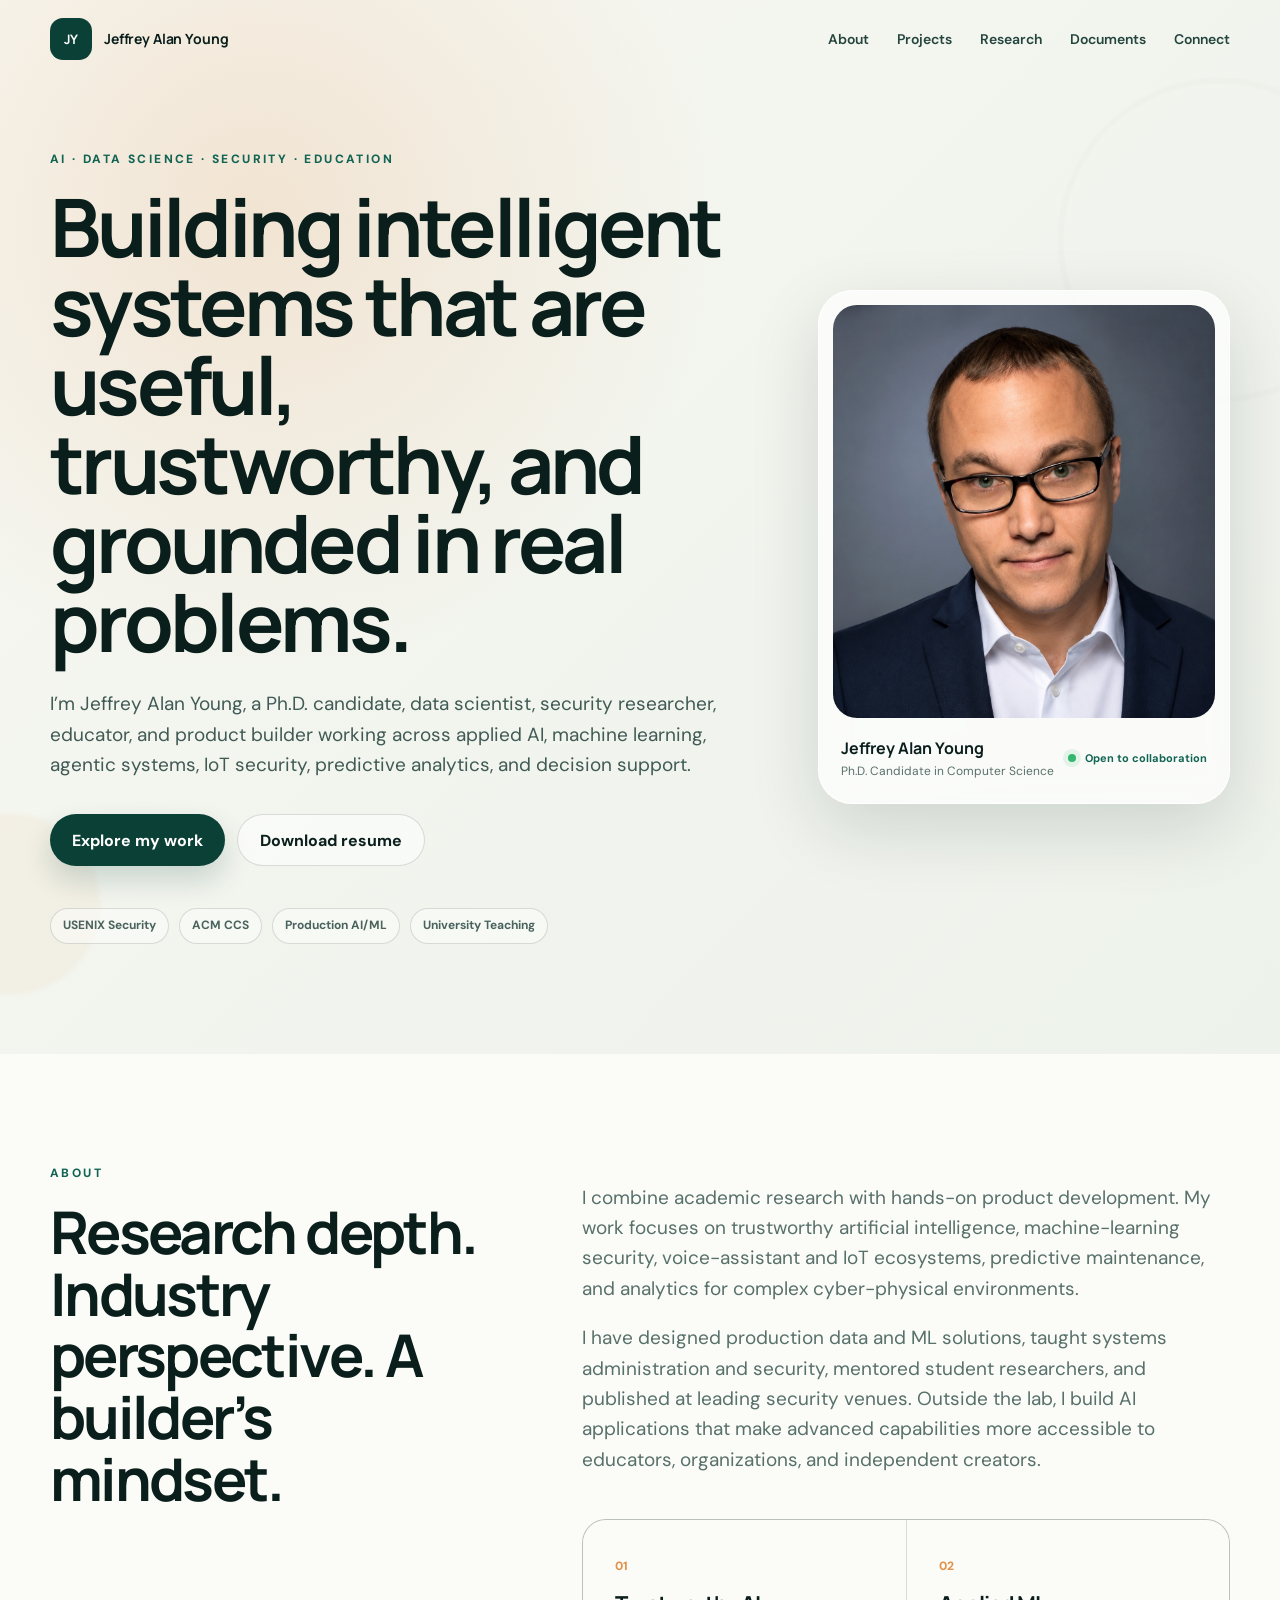
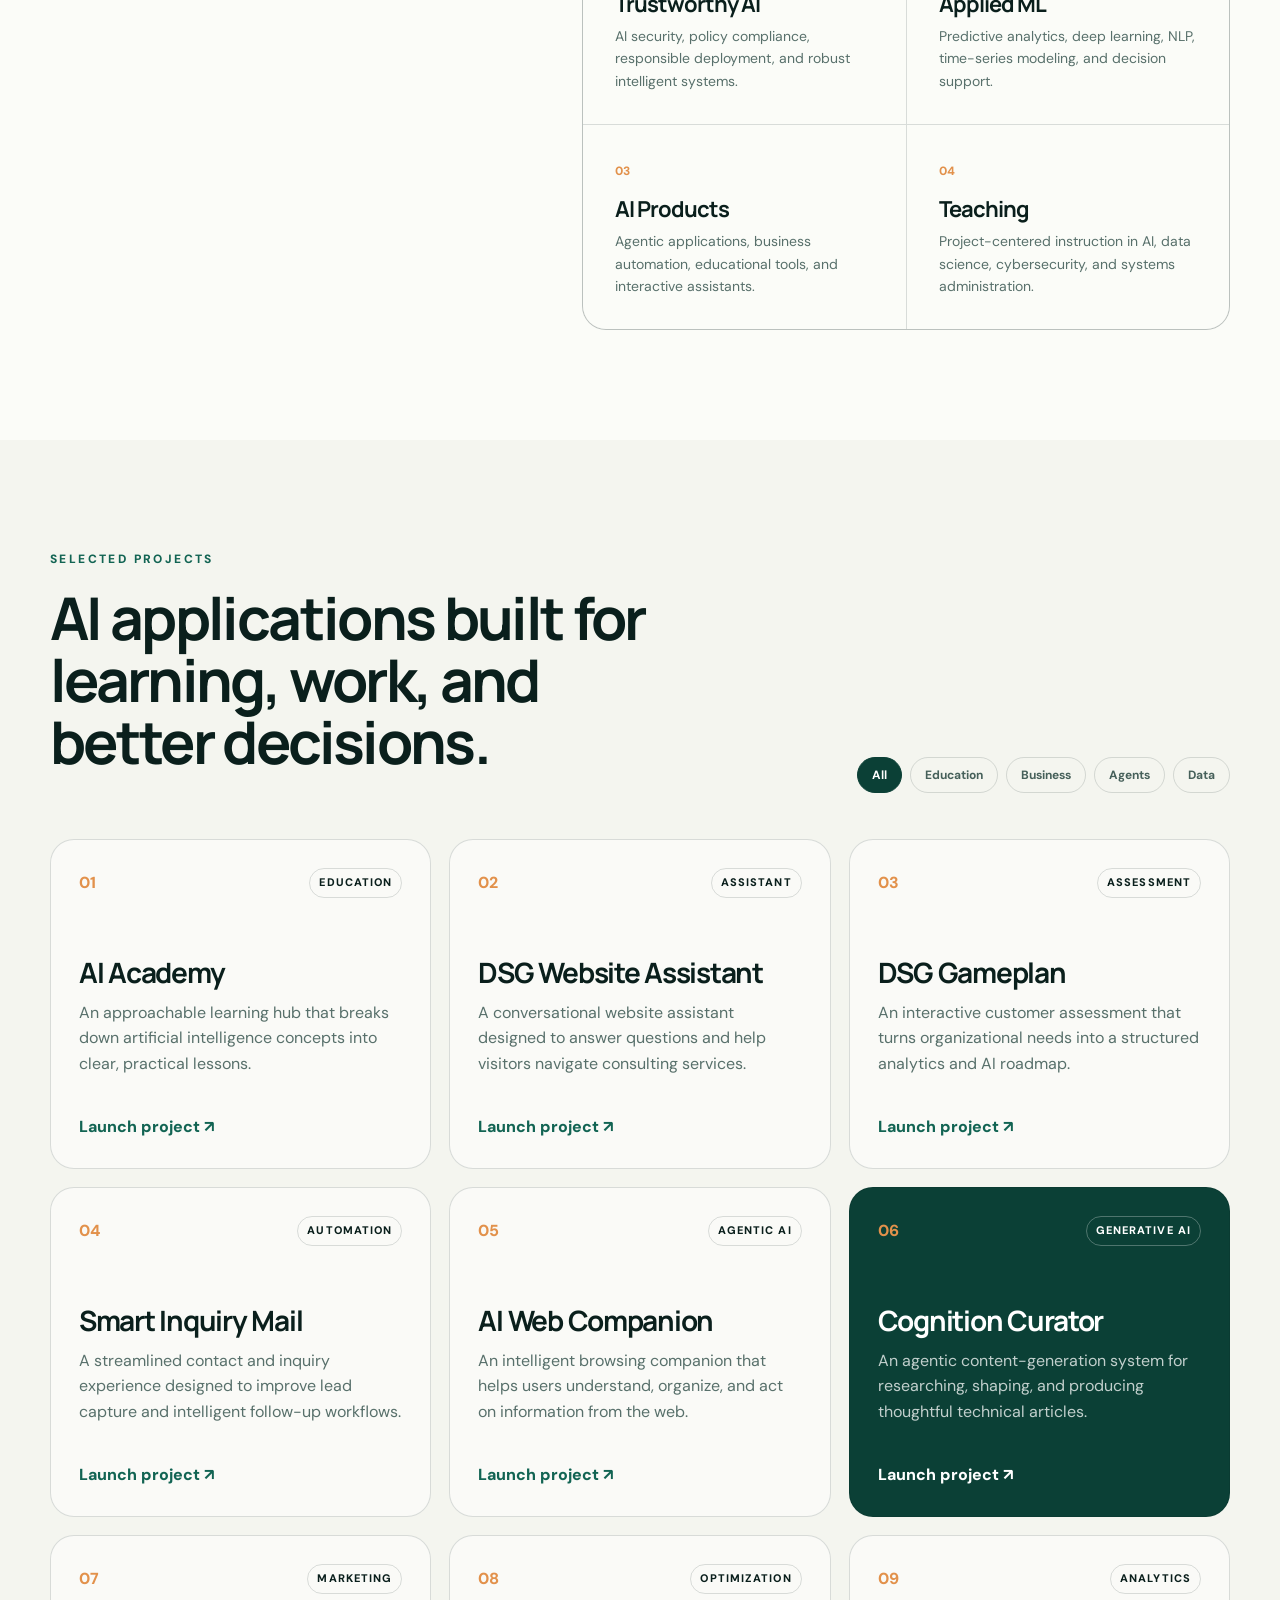
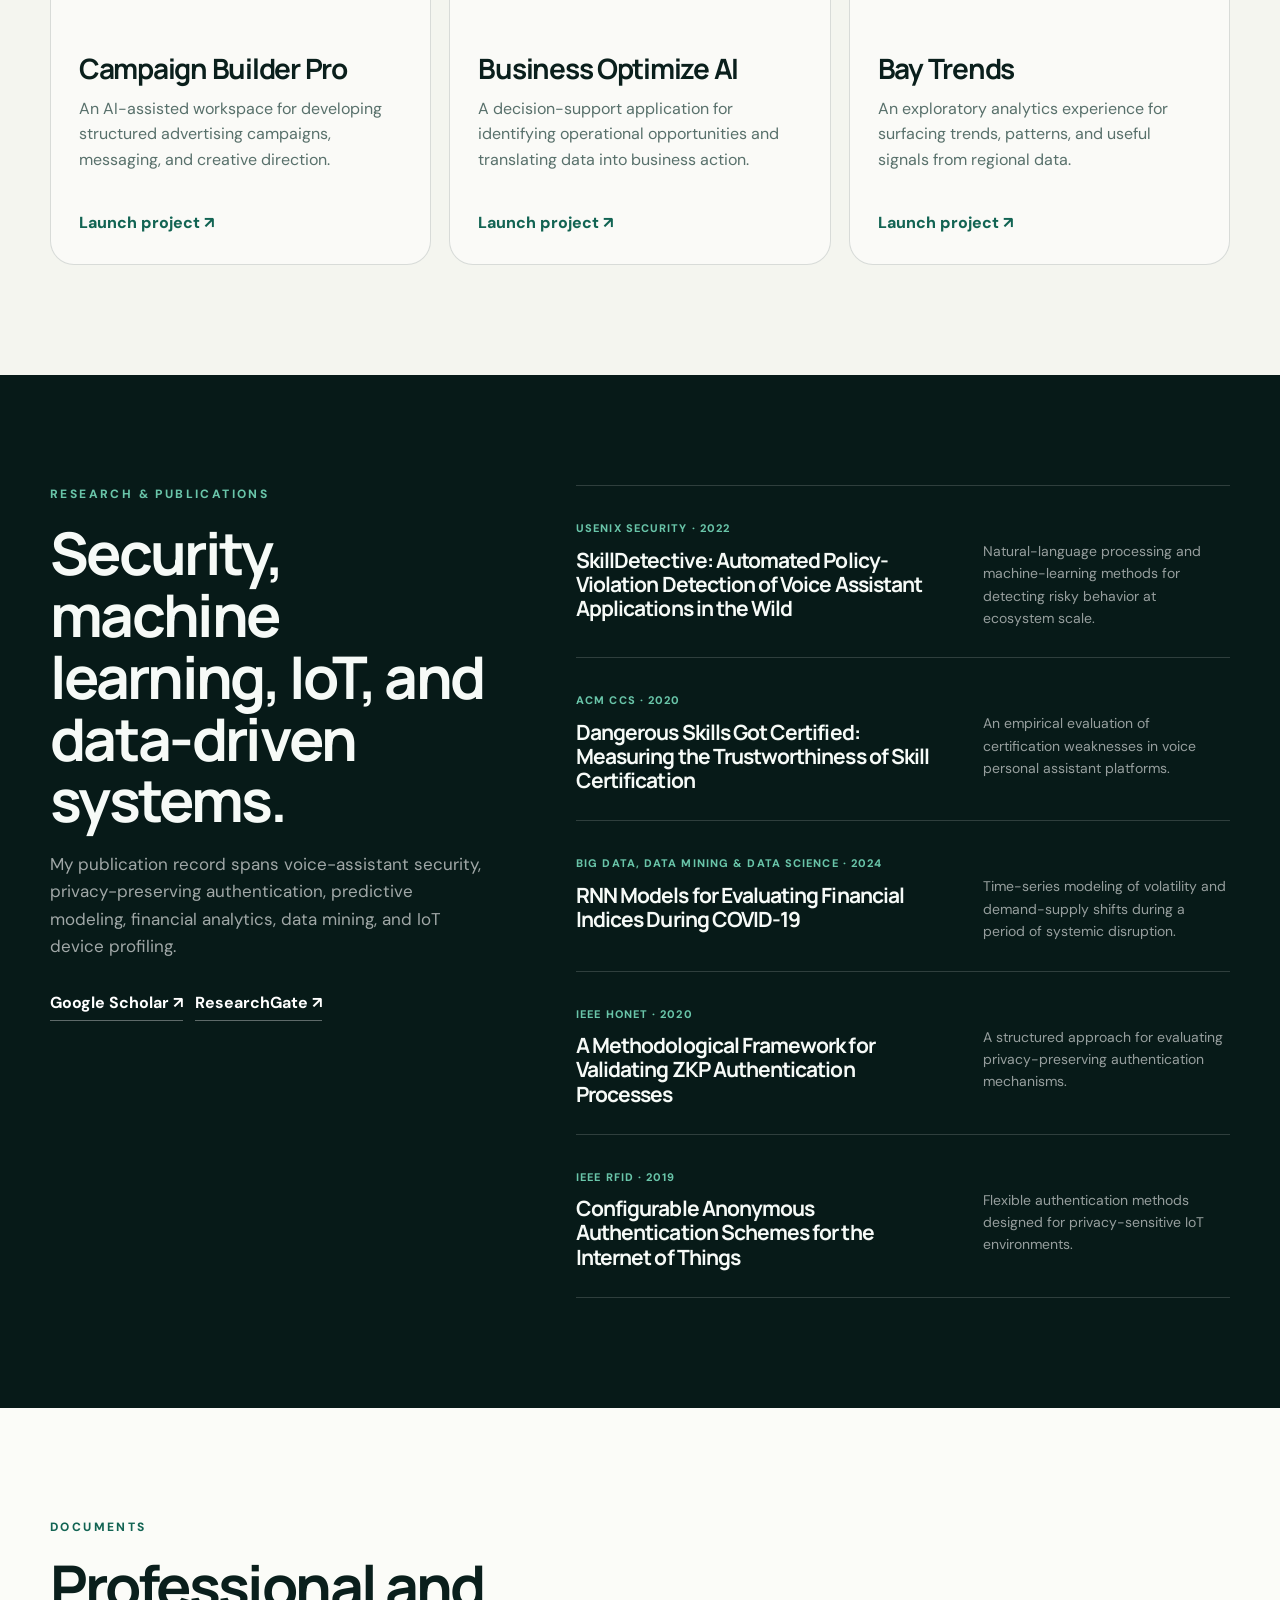
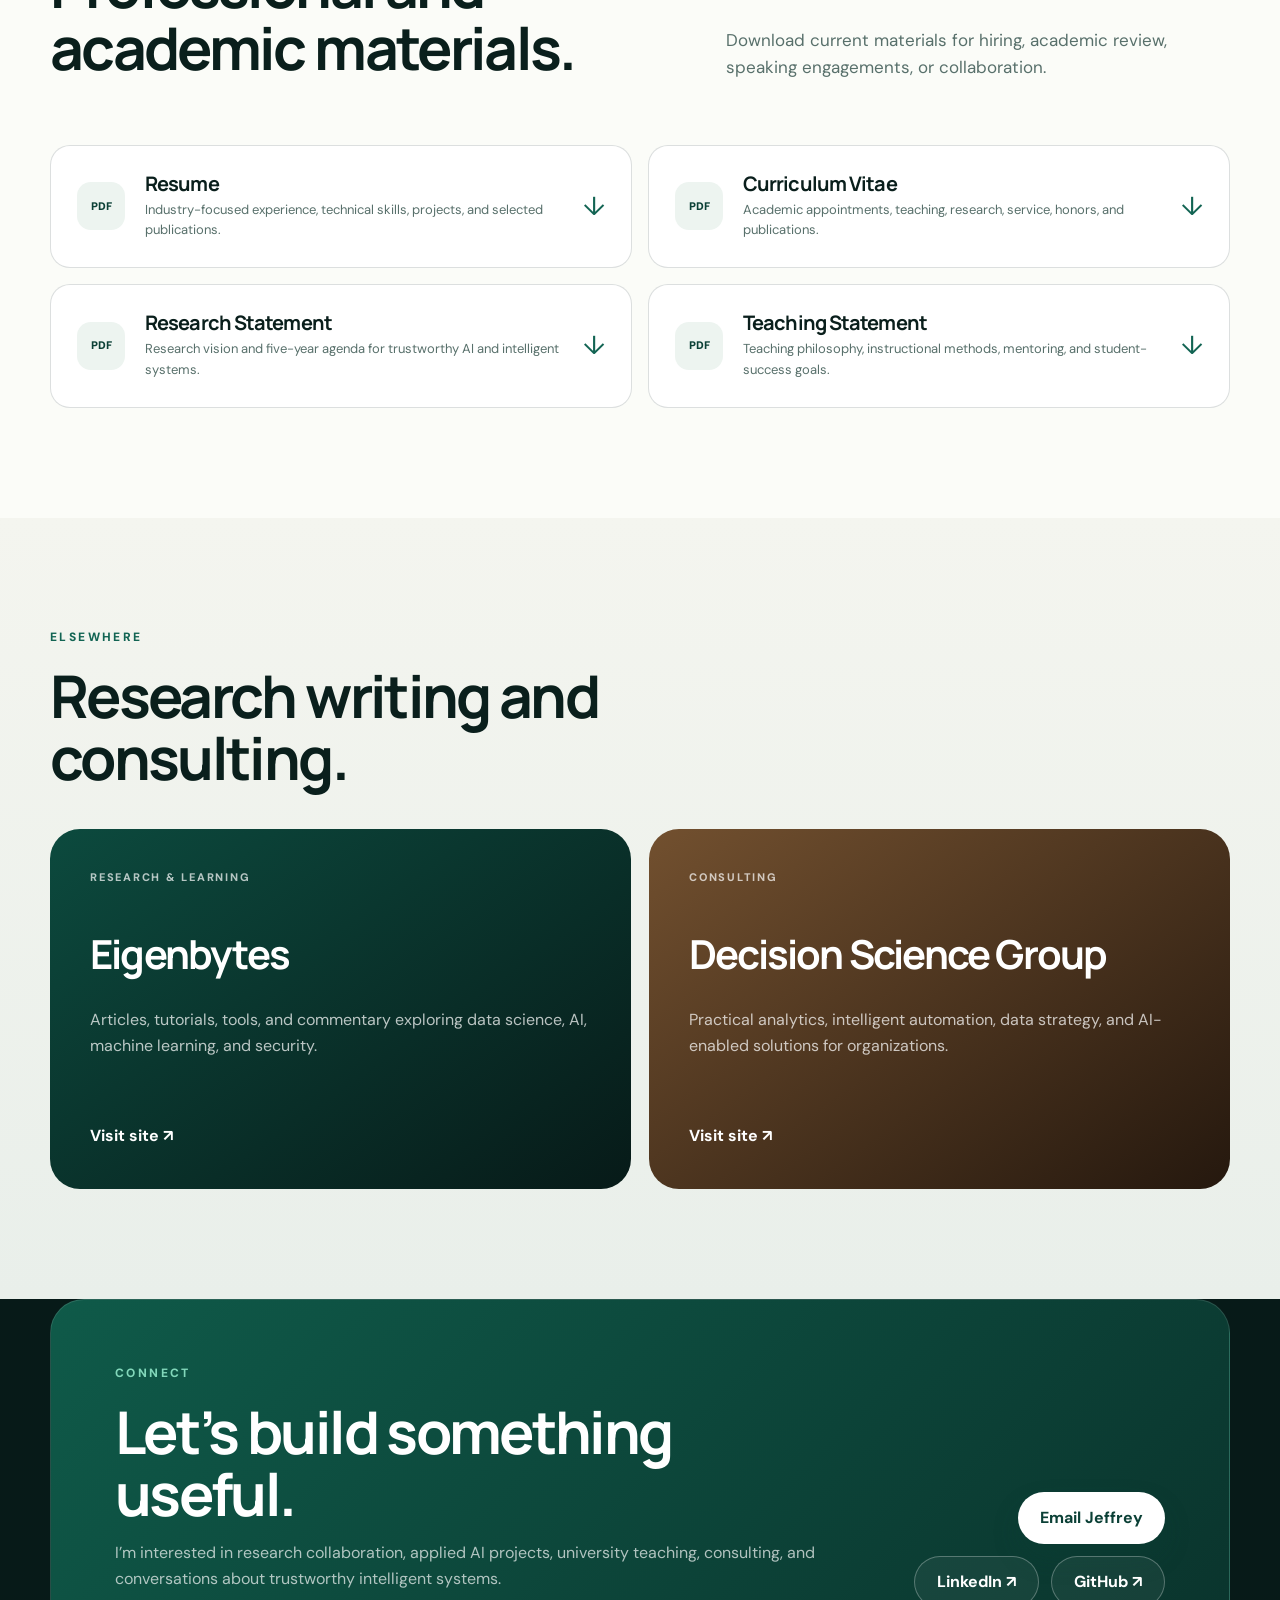
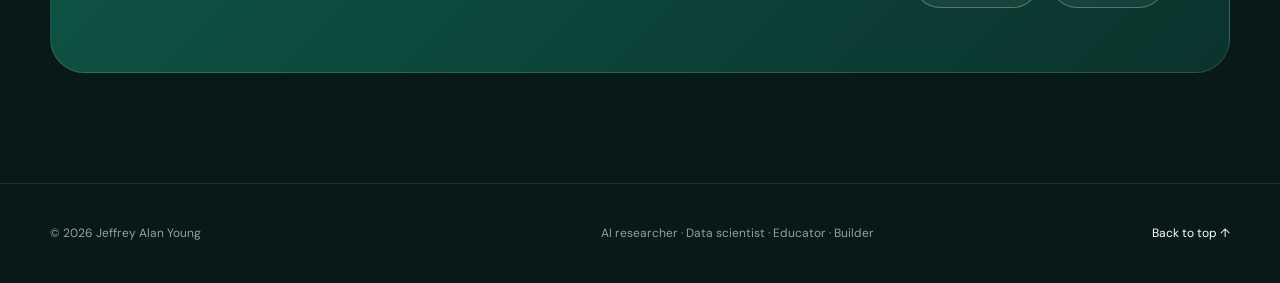
==== home.html @ 35620859 "Add files via upload Added landing page that contains links to everything. The old index.html page i" ====
<!doctype html>
<html lang="en">
<head>
  <meta charset="utf-8">
  <meta name="viewport" content="width=device-width, initial-scale=1">
  <meta name="description" content="Jeffrey Alan Young — AI researcher, data scientist, educator, and builder of practical intelligent systems.">
  <meta name="theme-color" content="#071a18">
  <title>Jeffrey Alan Young | AI Researcher & Data Scientist</title>
  <link rel="preconnect" href="https://fonts.googleapis.com">
  <link rel="preconnect" href="https://fonts.gstatic.com" crossorigin>
  <link href="https://fonts.googleapis.com/css2?family=DM+Sans:wght@400;500;600;700&family=Manrope:wght@500;600;700;800&display=swap" rel="stylesheet">
  <link rel="stylesheet" href="styles.css">
</head>
<body>
  <a class="skip-link" href="#main">Skip to content</a>

  <header class="site-header" id="top">
    <div class="container nav-wrap">
      <a class="brand" href="#top" aria-label="Jeffrey Young home">
        <span class="brand-mark">JY</span>
        <span>Jeffrey Alan Young</span>
      </a>
      <button class="menu-toggle" aria-expanded="false" aria-controls="site-nav">Menu</button>
      <nav id="site-nav" class="site-nav" aria-label="Primary navigation">
        <a href="#about">About</a>
        <a href="#projects">Projects</a>
        <a href="#research">Research</a>
        <a href="#documents">Documents</a>
        <a href="#connect">Connect</a>
      </nav>
    </div>
  </header>

  <main id="main">
    <section id="return_top" class="hero section">
      <div class="hero-orb orb-one"></div>
      <div class="hero-orb orb-two"></div>
      <div class="container hero-grid">
        <div class="hero-copy reveal">
          <p class="eyebrow">AI · Data Science · Security · Education</p>
          <h1>Building intelligent systems that are useful, trustworthy, and grounded in real problems.</h1>
          <p class="hero-lede">I’m Jeffrey Alan Young, a Ph.D. candidate, data scientist, security researcher, educator, and product builder working across applied AI, machine learning, agentic systems, IoT security, predictive analytics, and decision support.</p>
          <div class="hero-actions">
            <a class="button primary" href="#projects">Explore my work</a>
            <a class="button secondary" href="documents/Jeffrey_Young_Resume.pdf" download>Download resume</a>
          </div>
          <div class="hero-meta" aria-label="Highlights">
            <span>USENIX Security</span>
            <span>ACM CCS</span>
            <span>Production AI/ML</span>
            <span>University Teaching</span>
          </div>
        </div>

        <div class="portrait-card reveal">
          <div class="portrait-frame">
            <img src="assets/headshot.jpeg" alt="Professional headshot of Jeffrey Alan Young" width="900" height="900">
          </div>
          <div class="portrait-caption">
            <div>
              <strong>Jeffrey Alan Young</strong>
              <span>Ph.D. Candidate in Computer Science</span>
            </div>
            <span class="status"><i></i> Open to collaboration</span>
          </div>
        </div>
      </div>
    </section>

    <section id="about" class="section section-light">
      <div class="container about-grid">
        <div class="section-heading reveal">
          <p class="eyebrow">About</p>
          <h2>Research depth. Industry perspective. A builder’s mindset.</h2>
        </div>
        <div class="about-copy reveal">
          <p>I combine academic research with hands-on product development. My work focuses on trustworthy artificial intelligence, machine-learning security, voice-assistant and IoT ecosystems, predictive maintenance, and analytics for complex cyber-physical environments.</p>
          <p>I have designed production data and ML solutions, taught systems administration and security, mentored student researchers, and published at leading security venues. Outside the lab, I build AI applications that make advanced capabilities more accessible to educators, organizations, and independent creators.</p>
          <div class="expertise-grid">
            <article><span>01</span><h3>Trustworthy AI</h3><p>AI security, policy compliance, responsible deployment, and robust intelligent systems.</p></article>
            <article><span>02</span><h3>Applied ML</h3><p>Predictive analytics, deep learning, NLP, time-series modeling, and decision support.</p></article>
            <article><span>03</span><h3>AI Products</h3><p>Agentic applications, business automation, educational tools, and interactive assistants.</p></article>
            <article><span>04</span><h3>Teaching</h3><p>Project-centered instruction in AI, data science, cybersecurity, and systems administration.</p></article>
          </div>
        </div>
      </div>
    </section>

    <section id="projects" class="section">
      <div class="container">
        <div class="section-heading split reveal">
          <div>
            <p class="eyebrow">Selected Projects</p>
            <h2>AI applications built for learning, work, and better decisions.</h2>
          </div>
          <div class="filters" role="group" aria-label="Project filters">
            <button class="filter active" data-filter="all">All</button>
            <button class="filter" data-filter="education">Education</button>
            <button class="filter" data-filter="business">Business</button>
            <button class="filter" data-filter="agents">Agents</button>
            <button class="filter" data-filter="data">Data</button>
          </div>
        </div>

        <div class="project-grid">
          <article class="project-card reveal" data-category="education agents">
            <div class="project-top"><span class="project-index">01</span><span class="tag">Education</span></div>
            <h3>AI Academy</h3>
            <p>An approachable learning hub that breaks down artificial intelligence concepts into clear, practical lessons.</p>
            <a href="https://ai-edu-hub.replit.app/" target="_blank" rel="noopener">Launch project <span>↗</span></a>
          </article>

          <article class="project-card reveal" data-category="agents business">
            <div class="project-top"><span class="project-index">02</span><span class="tag">Assistant</span></div>
            <h3>DSG Website Assistant</h3>
            <p>A conversational website assistant designed to answer questions and help visitors navigate consulting services.</p>
            <a href="https://website-assistant-jaydataiot.replit.app/" target="_blank" rel="noopener">Launch project <span>↗</span></a>
          </article>

          <article class="project-card reveal" data-category="business data">
            <div class="project-top"><span class="project-index">03</span><span class="tag">Assessment</span></div>
            <h3>DSG Gameplan</h3>
            <p>An interactive customer assessment that turns organizational needs into a structured analytics and AI roadmap.</p>
            <a href="https://dsg-gameplan.replit.app/" target="_blank" rel="noopener">Launch project <span>↗</span></a>
          </article>

          <article class="project-card reveal" data-category="business agents">
            <div class="project-top"><span class="project-index">04</span><span class="tag">Automation</span></div>
            <h3>Smart Inquiry Mail</h3>
            <p>A streamlined contact and inquiry experience designed to improve lead capture and intelligent follow-up workflows.</p>
            <a href="https://smart-inquiry-mail.replit.app/" target="_blank" rel="noopener">Launch project <span>↗</span></a>
          </article>

          <article class="project-card reveal" data-category="agents business">
            <div class="project-top"><span class="project-index">05</span><span class="tag">Agentic AI</span></div>
            <h3>AI Web Companion</h3>
            <p>An intelligent browsing companion that helps users understand, organize, and act on information from the web.</p>
            <a href="https://ai-web-companion-jaydataiot.replit.app/" target="_blank" rel="noopener">Launch project <span>↗</span></a>
          </article>

          <article class="project-card reveal featured" data-category="agents education">
            <div class="project-top"><span class="project-index">06</span><span class="tag">Generative AI</span></div>
            <h3>Cognition Curator</h3>
            <p>An agentic content-generation system for researching, shaping, and producing thoughtful technical articles.</p>
            <a href="https://cognition-curator--jaydataiot.replit.app/" target="_blank" rel="noopener">Launch project <span>↗</span></a>
          </article>

          <article class="project-card reveal" data-category="business agents">
            <div class="project-top"><span class="project-index">07</span><span class="tag">Marketing</span></div>
            <h3>Campaign Builder Pro</h3>
            <p>An AI-assisted workspace for developing structured advertising campaigns, messaging, and creative direction.</p>
            <a href="https://ad-campaigner-jaydataiot.replit.app" target="_blank" rel="noopener">Launch project <span>↗</span></a>
          </article>

          <article class="project-card reveal" data-category="business data agents">
            <div class="project-top"><span class="project-index">08</span><span class="tag">Optimization</span></div>
            <h3>Business Optimize AI</h3>
            <p>A decision-support application for identifying operational opportunities and translating data into business action.</p>
            <a href="https://biz-optimize-ai.replit.app" target="_blank" rel="noopener">Launch project <span>↗</span></a>
          </article>

          <article class="project-card reveal" data-category="data">
            <div class="project-top"><span class="project-index">09</span><span class="tag">Analytics</span></div>
            <h3>Bay Trends</h3>
            <p>An exploratory analytics experience for surfacing trends, patterns, and useful signals from regional data.</p>
            <a href="https://bay-trends.replit.app" target="_blank" rel="noopener">Launch project <span>↗</span></a>
          </article>
        </div>
      </div>
    </section>

    <section id="research" class="section section-dark">
      <div class="container research-grid">
        <div class="section-heading reveal">
          <p class="eyebrow">Research & Publications</p>
          <h2>Security, machine learning, IoT, and data-driven systems.</h2>
          <p class="heading-note">My publication record spans voice-assistant security, privacy-preserving authentication, predictive modeling, financial analytics, data mining, and IoT device profiling.</p>
          <div class="profile-links">
            <a href="https://scholar.google.com/citations?hl=en&view_op=list_works&gmla=AO4B3jt6uLNSh97nTTvG1gGSzQtFTlJmXan3G72TCnGzR0cVwLFM_oNKmsbh50_MpPMNhVTounmlmN1o-VeF7A&user=r0r-MVAAAAAJ" target="_blank" rel="noopener">Google Scholar ↗</a>
            <a href="https://www.researchgate.net/profile/Jeffrey-Young-6?ev=hdr_xprf" target="_blank" rel="noopener">ResearchGate ↗</a>
          </div>
        </div>

        <div class="publication-list reveal">
          <article class="publication">
            <div><span>USENIX Security · 2022</span><h3>SkillDetective: Automated Policy-Violation Detection of Voice Assistant Applications in the Wild</h3></div>
            <p>Natural-language processing and machine-learning methods for detecting risky behavior at ecosystem scale.</p>
          </article>
          <article class="publication">
            <div><span>ACM CCS · 2020</span><h3>Dangerous Skills Got Certified: Measuring the Trustworthiness of Skill Certification</h3></div>
            <p>An empirical evaluation of certification weaknesses in voice personal assistant platforms.</p>
          </article>
          <article class="publication">
            <div><span>Big Data, Data Mining & Data Science · 2024</span><h3>RNN Models for Evaluating Financial Indices During COVID-19</h3></div>
            <p>Time-series modeling of volatility and demand-supply shifts during a period of systemic disruption.</p>
          </article>
          <article class="publication">
            <div><span>IEEE HONET · 2020</span><h3>A Methodological Framework for Validating ZKP Authentication Processes</h3></div>
            <p>A structured approach for evaluating privacy-preserving authentication mechanisms.</p>
          </article>
          <article class="publication">
            <div><span>IEEE RFID · 2019</span><h3>Configurable Anonymous Authentication Schemes for the Internet of Things</h3></div>
            <p>Flexible authentication methods designed for privacy-sensitive IoT environments.</p>
          </article>
        </div>
      </div>
    </section>

    <section id="documents" class="section section-light">
      <div class="container">
        <div class="section-heading split reveal">
          <div>
            <p class="eyebrow">Documents</p>
            <h2>Professional and academic materials.</h2>
          </div>
          <p class="heading-note">Download current materials for hiring, academic review, speaking engagements, or collaboration.</p>
        </div>
        <div class="document-grid">
          <a class="document-card reveal" href="documents/Jeffrey_Young_Resume.pdf" download>
            <span class="doc-type">PDF</span><div><h3>Resume</h3><p>Industry-focused experience, technical skills, projects, and selected publications.</p></div><span class="download">↓</span>
          </a>
          <a class="document-card reveal" href="documents/Jeffrey_Young_CV.pdf" download>
            <span class="doc-type">PDF</span><div><h3>Curriculum Vitae</h3><p>Academic appointments, teaching, research, service, honors, and publications.</p></div><span class="download">↓</span>
          </a>
          <a class="document-card reveal" href="documents/Jeffrey_Young_Research_Statement.pdf" download>
            <span class="doc-type">PDF</span><div><h3>Research Statement</h3><p>Research vision and five-year agenda for trustworthy AI and intelligent systems.</p></div><span class="download">↓</span>
          </a>
          <a class="document-card reveal" href="documents/Jeffrey_Young_Teaching_Statement.pdf" download>
            <span class="doc-type">PDF</span><div><h3>Teaching Statement</h3><p>Teaching philosophy, instructional methods, mentoring, and student-success goals.</p></div><span class="download">↓</span>
          </a>
        </div>
      </div>
    </section>

    <section class="section ecosystem">
      <div class="container">
        <div class="section-heading reveal">
          <p class="eyebrow">Elsewhere</p>
          <h2>Research writing and consulting.</h2>
        </div>
        <div class="ecosystem-grid">
          <a class="ecosystem-card reveal" href="https://www.eigenbytes.blog" target="_blank" rel="noopener">
            <span>Research & Learning</span><h3>Eigenbytes</h3><p>Articles, tutorials, tools, and commentary exploring data science, AI, machine learning, and security.</p><b>Visit site ↗</b>
          </a>
          <a class="ecosystem-card reveal" href="https://www.decisionsciencegroup.com/" target="_blank" rel="noopener">
            <span>Consulting</span><h3>Decision Science Group</h3><p>Practical analytics, intelligent automation, data strategy, and AI-enabled solutions for organizations.</p><b>Visit site ↗</b>
          </a>
        </div>
      </div>
    </section>

    <section id="connect" class="section connect-section">
      <div class="container connect-card reveal">
        <div>
          <p class="eyebrow">Connect</p>
          <h2>Let’s build something useful.</h2>
          <p>I’m interested in research collaboration, applied AI projects, university teaching, consulting, and conversations about trustworthy intelligent systems.</p>
        </div>
        <div class="connect-actions">
          <a class="button primary" href="mailto:jay.data.iot@gmail.com">Email Jeffrey</a>
          <a class="button secondary light" href="https://www.linkedin.com/in/saiot/" target="_blank" rel="noopener">LinkedIn ↗</a>
          <a class="button secondary light" href="https://github.com/jaydataiot" target="_blank" rel="noopener">GitHub ↗</a>
        </div>
      </div>
    </section>
  </main>

  <footer class="site-footer">
    <div class="container footer-grid">
      <p>© <span id="year"></span> Jeffrey Alan Young</p>
      <p>AI researcher · Data scientist · Educator · Builder</p>
      <a href="#return_top">Back to top ↑</a>
    </div>
  </footer>

  <script src="script.js"></script>
</body>
</html>
---- styles.css ----
:root {
  --ink: #0a1f1c;
  --muted: #58706b;
  --paper: #f4f5ef;
  --white: #fff;
  --evergreen: #0b4036;
  --evergreen-2: #126453;
  --ember: #e2914b;
  --line: rgba(10,31,28,.14);
  --shadow: 0 24px 70px rgba(4, 31, 26, .14);
  --radius: 24px;
}

* { box-sizing: border-box; }
html { scroll-behavior: smooth; }
body {
  margin: 0;
  color: var(--ink);
  background: var(--paper);
  font-family: "DM Sans", sans-serif;
  line-height: 1.6;
  -webkit-font-smoothing: antialiased;
}
img { max-width: 100%; display: block; }
a { color: inherit; }
button, a { -webkit-tap-highlight-color: transparent; }
.container { width: min(1180px, calc(100% - 40px)); margin-inline: auto; }
.section { padding: 110px 0; position: relative; overflow: hidden; }
.section-light { background: #fbfcf8; }
.section-dark { background: #071a18; color: #f6faf7; }
.skip-link { position: fixed; left: 16px; top: -100px; z-index: 999; background: white; padding: 10px 14px; border-radius: 8px; }
.skip-link:focus { top: 16px; }

.site-header { position: fixed; top: 0; inset-inline: 0; z-index: 50; padding: 18px 0; transition: .25s ease; }
.site-header.scrolled { background: rgba(244,245,239,.88); backdrop-filter: blur(18px); border-bottom: 1px solid var(--line); padding: 10px 0; }
.nav-wrap { display: flex; align-items: center; justify-content: space-between; }
.brand { display: inline-flex; align-items: center; gap: 12px; font: 700 14px/1 "Manrope"; text-decoration: none; letter-spacing: -.01em; }
.brand-mark { width: 42px; height: 42px; border-radius: 13px; display: grid; place-items: center; color: white; background: var(--evergreen); font-size: 13px; }
.site-nav { display: flex; align-items: center; gap: 28px; }
.site-nav a { text-decoration: none; font-weight: 600; font-size: 14px; color: #24443e; }
.site-nav a:hover { color: var(--evergreen-2); }
.menu-toggle { display:none; border:0; background:transparent; font:700 14px "DM Sans"; }

.hero { min-height: 100vh; display: grid; align-items: center; padding-top: 150px; background: radial-gradient(circle at 20% 20%, rgba(226,145,75,.18), transparent 35%), linear-gradient(135deg, #f7f7f1 0%, #edf2eb 100%); }
.hero-grid { display: grid; grid-template-columns: 1.25fr .75fr; gap: 80px; align-items: center; }
.hero-copy { position: relative; z-index: 2; }
.eyebrow { margin: 0 0 18px; text-transform: uppercase; letter-spacing: .2em; font-size: 12px; font-weight: 800; color: var(--evergreen-2); }
h1, h2, h3 { font-family: "Manrope", sans-serif; letter-spacing: -.045em; margin-top: 0; }
h1 { font-size: clamp(48px, 6.3vw, 86px); line-height: .98; margin-bottom: 28px; max-width: 940px; }
h2 { font-size: clamp(38px, 4.6vw, 62px); line-height: 1.05; margin-bottom: 20px; }
h3 { line-height: 1.15; }
.hero-lede { font-size: 19px; color: #405a55; max-width: 760px; margin: 0 0 34px; }
.hero-actions, .connect-actions { display: flex; flex-wrap: wrap; gap: 12px; }
.button { display: inline-flex; align-items: center; justify-content: center; min-height: 52px; padding: 0 22px; border-radius: 999px; text-decoration: none; font-weight: 700; transition: .2s ease; }
.button.primary { color: white; background: var(--evergreen); box-shadow: 0 14px 28px rgba(11,64,54,.18); }
.button.primary:hover { transform: translateY(-2px); background: var(--evergreen-2); }
.button.secondary { border: 1px solid var(--line); background: rgba(255,255,255,.55); }
.button.secondary:hover { transform: translateY(-2px); background: white; }
.button.secondary.light { color:white; border-color: rgba(255,255,255,.28); background: rgba(255,255,255,.05); }
.hero-meta { display: flex; flex-wrap: wrap; gap: 10px; margin-top: 42px; }
.hero-meta span { padding: 7px 12px; border: 1px solid var(--line); border-radius: 999px; color: #4b635e; font-size: 12px; font-weight: 700; background: rgba(255,255,255,.42); }
.portrait-card { position: relative; z-index: 2; padding: 14px; background: rgba(255,255,255,.68); border: 1px solid rgba(255,255,255,.85); box-shadow: var(--shadow); border-radius: 34px; backdrop-filter: blur(14px); transform: rotate(1.5deg); }
.portrait-frame { overflow: hidden; border-radius: 24px; aspect-ratio: 1/1.08; background: #dfe5e2; }
.portrait-frame img { width:100%; height:100%; object-fit:cover; }
.portrait-caption { display:flex; justify-content:space-between; align-items:center; padding:18px 8px 8px; gap: 14px; }
.portrait-caption strong, .portrait-caption span { display:block; }
.portrait-caption strong { font-family:"Manrope"; }
.portrait-caption div span { color: var(--muted); font-size: 12px; }
.status { font-size: 11px; color: var(--evergreen-2); font-weight: 700; white-space: nowrap; }
.status i { display:inline-block; width:8px; height:8px; background:#35b66f; border-radius:50%; margin-right:6px; box-shadow: 0 0 0 5px rgba(53,182,111,.12); }
.hero-orb { position:absolute; border-radius:50%; filter: blur(2px); opacity:.6; }
.orb-one { width: 320px; height: 320px; right: -100px; top: 80px; border: 1px solid rgba(11,64,54,.18); }
.orb-two { width: 180px; height: 180px; left: -80px; bottom: 60px; background: rgba(226,145,75,.1); }

.about-grid { display:grid; grid-template-columns: .8fr 1.2fr; gap:100px; }
.section-heading { max-width: 760px; }
.section-heading.split { max-width:none; display:flex; justify-content:space-between; align-items:flex-end; gap:40px; margin-bottom:46px; }
.section-heading.split > * { max-width: 650px; }
.about-copy > p { font-size: 19px; color: var(--muted); }
.expertise-grid { display:grid; grid-template-columns:1fr 1fr; gap:1px; margin-top:44px; background:var(--line); border:1px solid var(--line); border-radius:var(--radius); overflow:hidden; }
.expertise-grid article { background:#fbfcf8; padding:32px; }
.expertise-grid span { font-size:12px; font-weight:800; color:var(--ember); }
.expertise-grid h3 { font-size:22px; margin:14px 0 8px; }
.expertise-grid p { margin:0; color:var(--muted); font-size:14px; }

.filters { display:flex; flex-wrap:wrap; gap:8px; justify-content:flex-end; }
.filter { border:1px solid var(--line); background:transparent; border-radius:999px; padding:9px 14px; font:700 12px "DM Sans"; cursor:pointer; color:#46605a; }
.filter.active, .filter:hover { background:var(--evergreen); color:white; border-color:var(--evergreen); }
.project-grid { display:grid; grid-template-columns:repeat(3,1fr); gap:18px; }
.project-card { min-height: 330px; padding:28px; border-radius:var(--radius); border:1px solid var(--line); background:rgba(255,255,255,.52); display:flex; flex-direction:column; transition:.25s ease; }
.project-card:hover { transform:translateY(-7px); box-shadow:var(--shadow); background:white; }
.project-card.featured { background:var(--evergreen); color:white; }
.project-card.hidden { display:none; }
.project-top { display:flex; justify-content:space-between; align-items:center; margin-bottom:58px; }
.project-index { font-weight:800; color:var(--ember); }
.tag { font-size:11px; font-weight:800; text-transform:uppercase; letter-spacing:.1em; border:1px solid var(--line); border-radius:999px; padding:5px 9px; }
.featured .tag { border-color:rgba(255,255,255,.28); }
.project-card h3 { font-size:28px; margin-bottom:12px; }
.project-card p { color:var(--muted); margin:0 0 28px; }
.project-card.featured p { color:rgba(255,255,255,.75); }
.project-card a { margin-top:auto; text-decoration:none; font-weight:800; color:var(--evergreen-2); }
.project-card.featured a { color:white; }
.project-card a span { transition:.2s ease; display:inline-block; }
.project-card a:hover span { transform:translate(3px,-3px); }

.research-grid { display:grid; grid-template-columns:.8fr 1.2fr; gap:90px; }
.section-dark .eyebrow { color:#69c5a9; }
.heading-note { color:var(--muted); font-size:17px; }
.section-dark .heading-note { color:rgba(255,255,255,.62); }
.profile-links { display:flex; flex-wrap:wrap; gap:12px; margin-top:30px; }
.profile-links a { color:white; text-decoration:none; border-bottom:1px solid rgba(255,255,255,.35); padding-bottom:4px; font-weight:700; }
.publication-list { border-top:1px solid rgba(255,255,255,.16); }
.publication { padding:28px 0; border-bottom:1px solid rgba(255,255,255,.16); display:grid; grid-template-columns:1.2fr .8fr; gap:36px; }
.publication span { color:#69c5a9; font-size:11px; letter-spacing:.1em; text-transform:uppercase; font-weight:800; }
.publication h3 { font-size:21px; margin:8px 0 0; }
.publication p { margin:26px 0 0; color:rgba(255,255,255,.58); font-size:14px; }

.document-grid { display:grid; grid-template-columns:1fr 1fr; gap:16px; }
.document-card { display:grid; grid-template-columns:auto 1fr auto; gap:20px; align-items:center; padding:26px; border:1px solid var(--line); border-radius:20px; text-decoration:none; background:white; transition:.2s ease; }
.document-card:hover { transform:translateY(-4px); box-shadow:0 18px 44px rgba(4,31,26,.09); }
.doc-type { display:grid; place-items:center; width:48px; height:48px; border-radius:14px; background:#edf4f0; color:var(--evergreen); font-size:11px; font-weight:900; }
.document-card h3 { margin:0 0 5px; font-size:20px; }
.document-card p { margin:0; color:var(--muted); font-size:13px; }
.download { font-size:26px; color:var(--evergreen-2); }

.ecosystem { background:linear-gradient(180deg,#f4f5ef,#e9efea); }
.ecosystem-grid { display:grid; grid-template-columns:1fr 1fr; gap:18px; margin-top:40px; }
.ecosystem-card { min-height:360px; padding:40px; border-radius:30px; text-decoration:none; color:white; display:flex; flex-direction:column; background:linear-gradient(145deg,#0c4a3e,#071a18); transition:.25s ease; }
.ecosystem-card:nth-child(2) { background:linear-gradient(145deg,#72502f,#25180e); }
.ecosystem-card:hover { transform:translateY(-6px); box-shadow:var(--shadow); }
.ecosystem-card > span { font-size:11px; letter-spacing:.16em; text-transform:uppercase; font-weight:800; opacity:.7; }
.ecosystem-card h3 { font-size:40px; margin:45px 0 14px; }
.ecosystem-card p { max-width:540px; color:rgba(255,255,255,.72); }
.ecosystem-card b { margin-top:auto; }

.connect-section { background:#071a18; color:white; padding-top:0; }
.connect-card { background:linear-gradient(135deg,#0f5a49,#0a332c); border:1px solid rgba(255,255,255,.12); border-radius:34px; padding:64px; display:flex; align-items:flex-end; justify-content:space-between; gap:50px; }
.connect-card > div:first-child { max-width:720px; }
.connect-card h2 { margin-bottom:14px; }
.connect-card p:not(.eyebrow) { color:rgba(255,255,255,.68); }
.connect-section .eyebrow { color:#82d7ba; }
.connect-actions { justify-content:flex-end; }
.connect-actions .primary { background:white; color:var(--evergreen); }

.site-footer { background:#071a18; color:rgba(255,255,255,.58); padding:28px 0; border-top:1px solid rgba(255,255,255,.1); font-size:12px; }
.footer-grid { display:grid; grid-template-columns:1fr 1fr auto; gap:20px; align-items:center; }
.site-footer a { color:white; text-decoration:none; }

.reveal { opacity:0; transform:translateY(20px); transition: opacity .65s ease, transform .65s ease; }
.reveal.visible { opacity:1; transform:none; }

@media (max-width: 980px) {
  .hero-grid, .about-grid, .research-grid { grid-template-columns:1fr; gap:55px; }
  .hero { min-height:auto; }
  .portrait-card { max-width:560px; }
  .project-grid { grid-template-columns:1fr 1fr; }
  .section-heading.split { align-items:flex-start; flex-direction:column; }
  .filters { justify-content:flex-start; }
  .publication { grid-template-columns:1fr; gap:0; }
  .publication p { margin-top:14px; }
  .connect-card { align-items:flex-start; flex-direction:column; }
}

@media (max-width: 720px) {
  .container { width:min(100% - 28px,1180px); }
  .section { padding:78px 0; }
  .site-header { padding:12px 0; }
  .menu-toggle { display:block; }
  .site-nav { position:absolute; top:66px; left:14px; right:14px; flex-direction:column; align-items:stretch; padding:14px; gap:4px; background:rgba(251,252,248,.96); border:1px solid var(--line); border-radius:18px; box-shadow:var(--shadow); opacity:0; transform:translateY(-12px); pointer-events:none; transition:.2s ease; }
  .site-nav.open { opacity:1; transform:none; pointer-events:auto; }
  .site-nav a { padding:12px; }
  .hero { padding-top:115px; }
  h1 { font-size:clamp(43px,13vw,62px); }
  h2 { font-size:38px; }
  .hero-meta { margin-top:30px; }
  .portrait-caption { align-items:flex-start; flex-direction:column; }
  .expertise-grid, .project-grid, .document-grid, .ecosystem-grid { grid-template-columns:1fr; }
  .project-card { min-height:280px; }
  .project-top { margin-bottom:38px; }
  .connect-card { padding:38px 24px; border-radius:24px; }
  .connect-actions { width:100%; }
  .connect-actions .button { width:100%; }
  .footer-grid { grid-template-columns:1fr; text-align:center; }
}

@media (prefers-reduced-motion: reduce) {
  html { scroll-behavior:auto; }
  *, *::before, *::after { animation-duration:.01ms !important; transition-duration:.01ms !important; }
  .reveal { opacity:1; transform:none; }
}
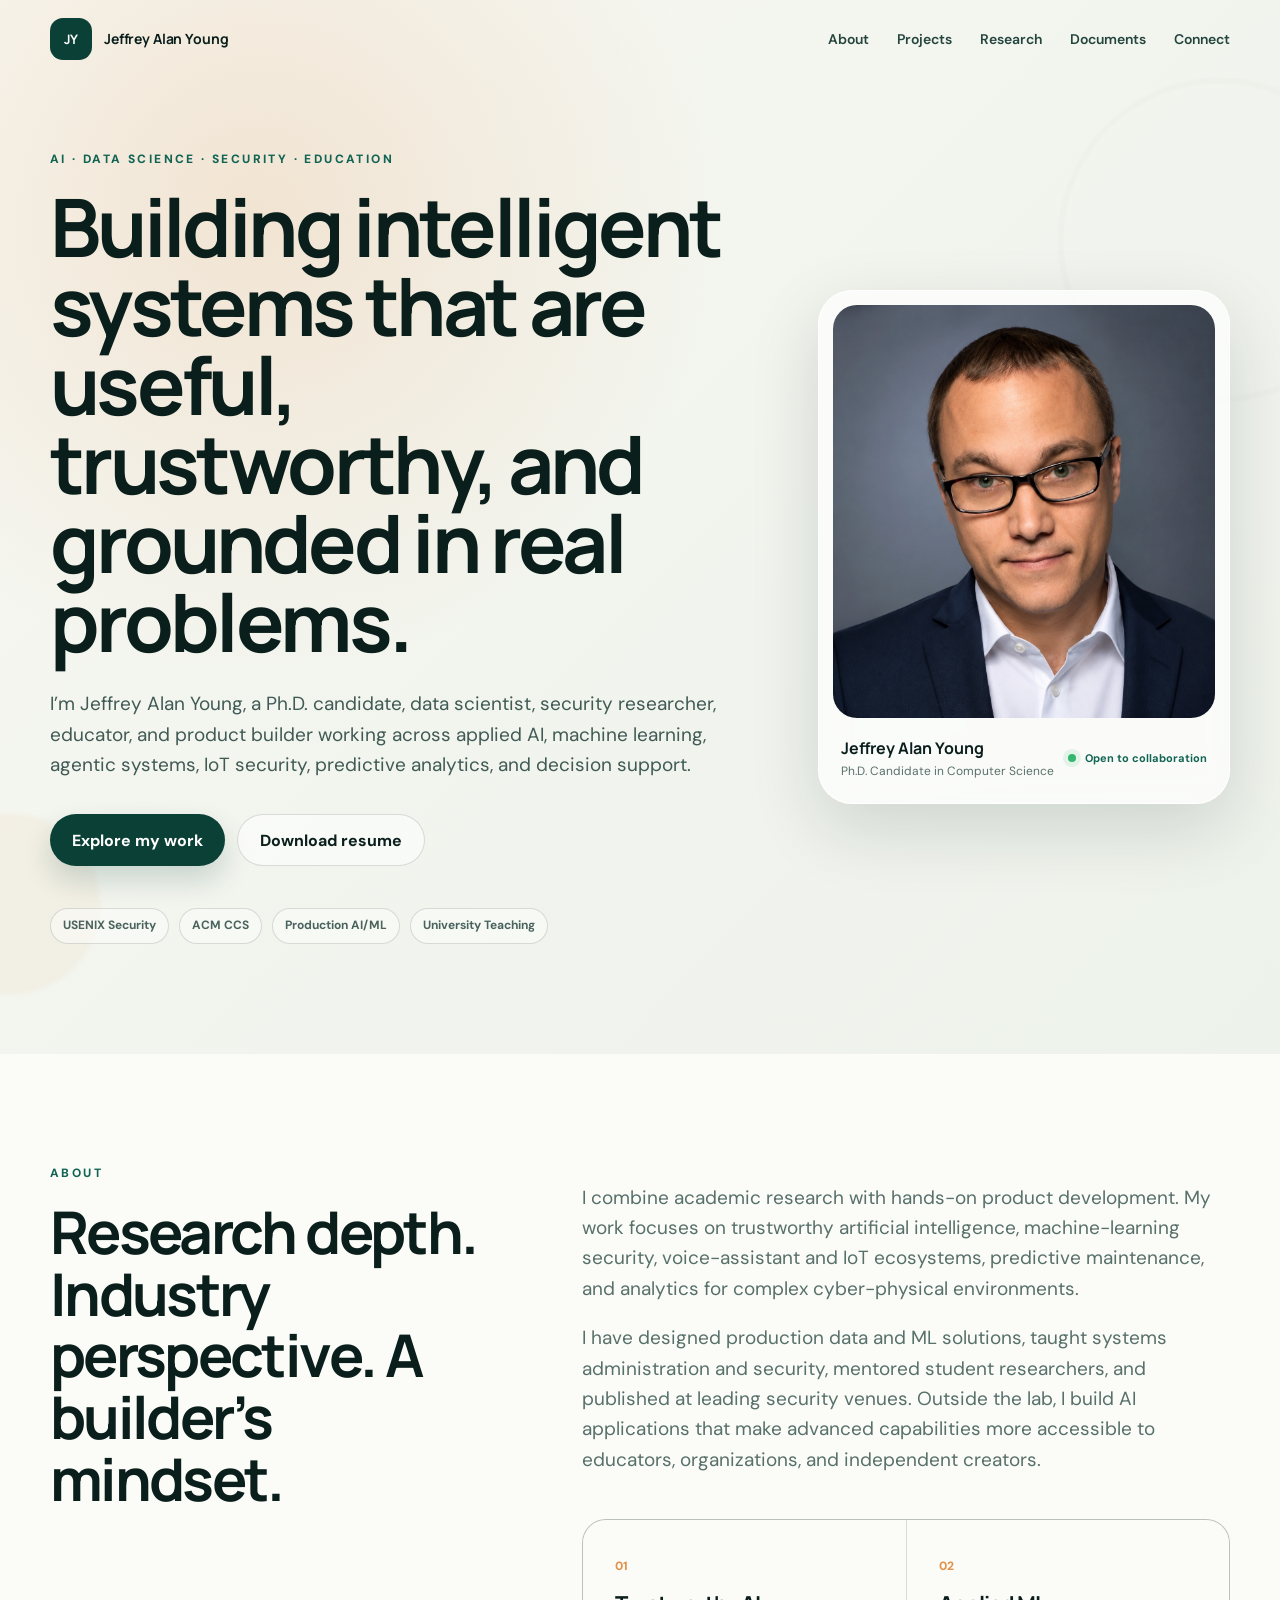
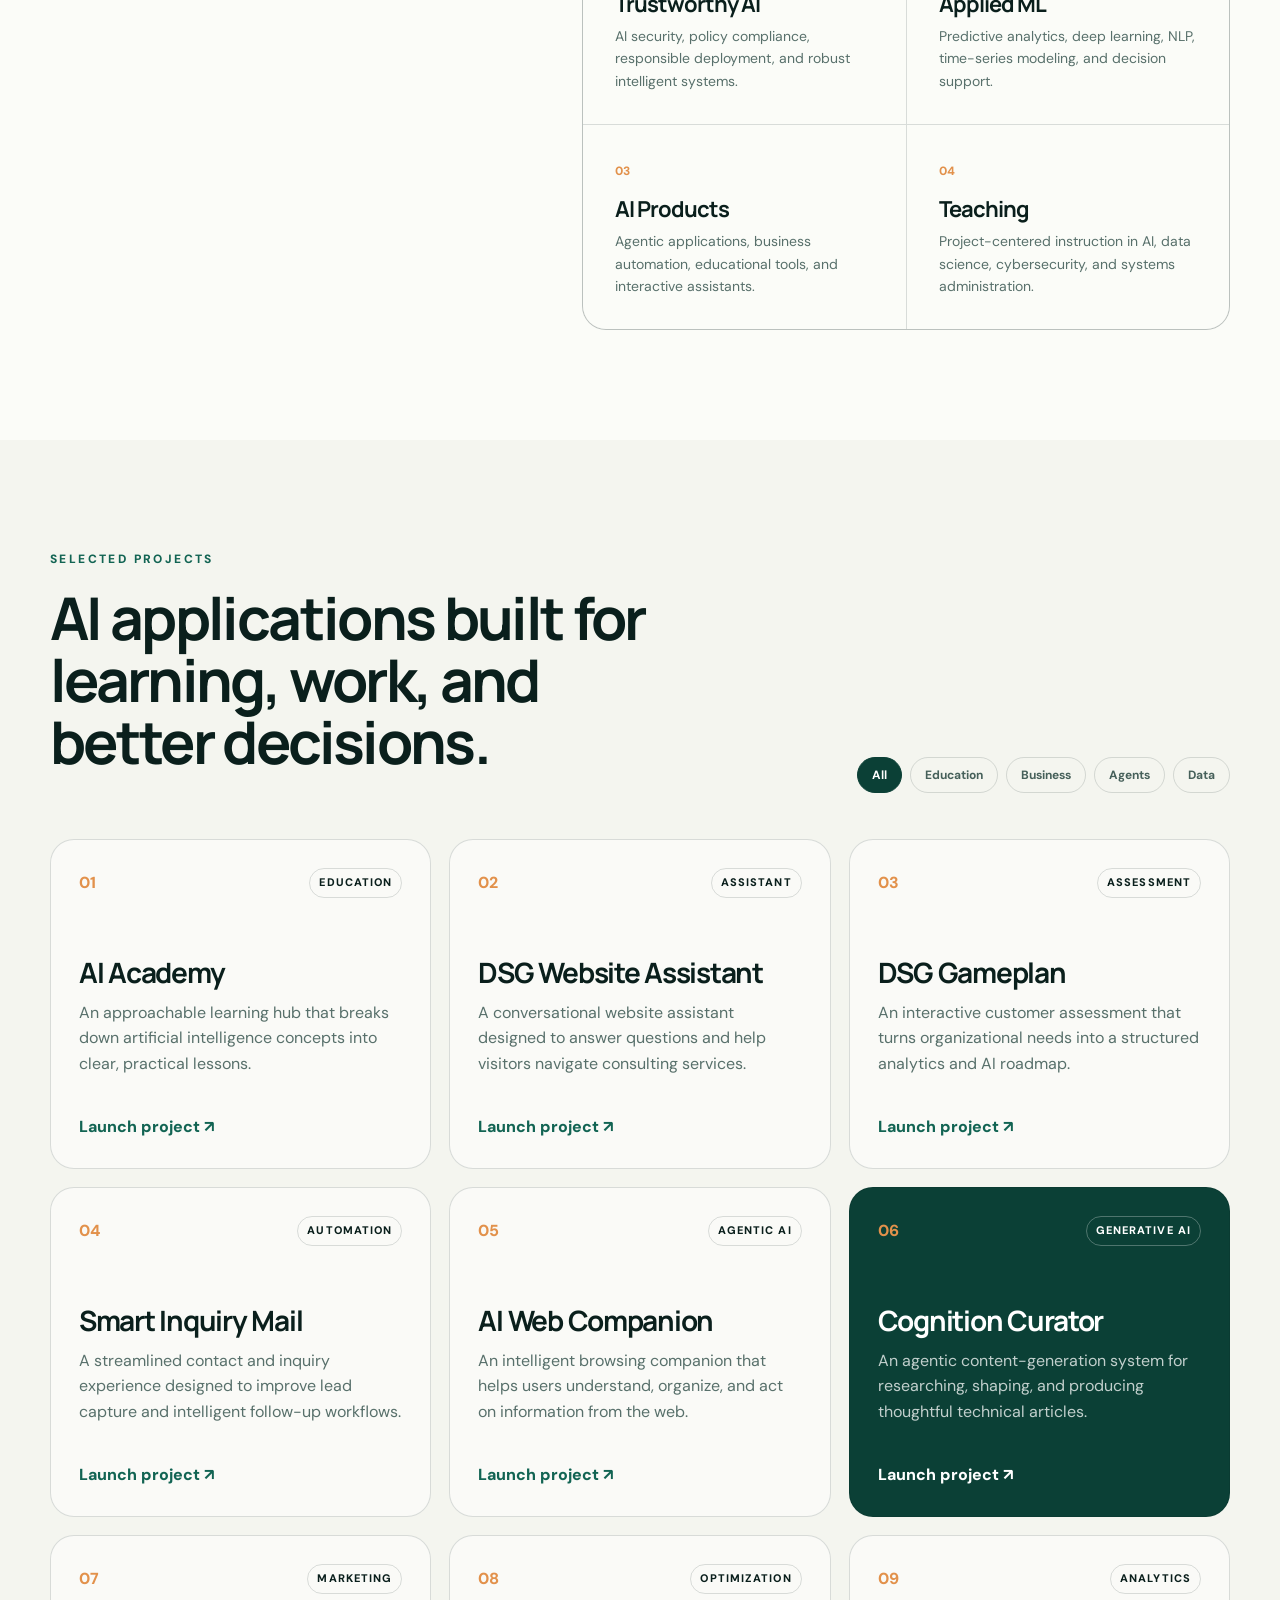
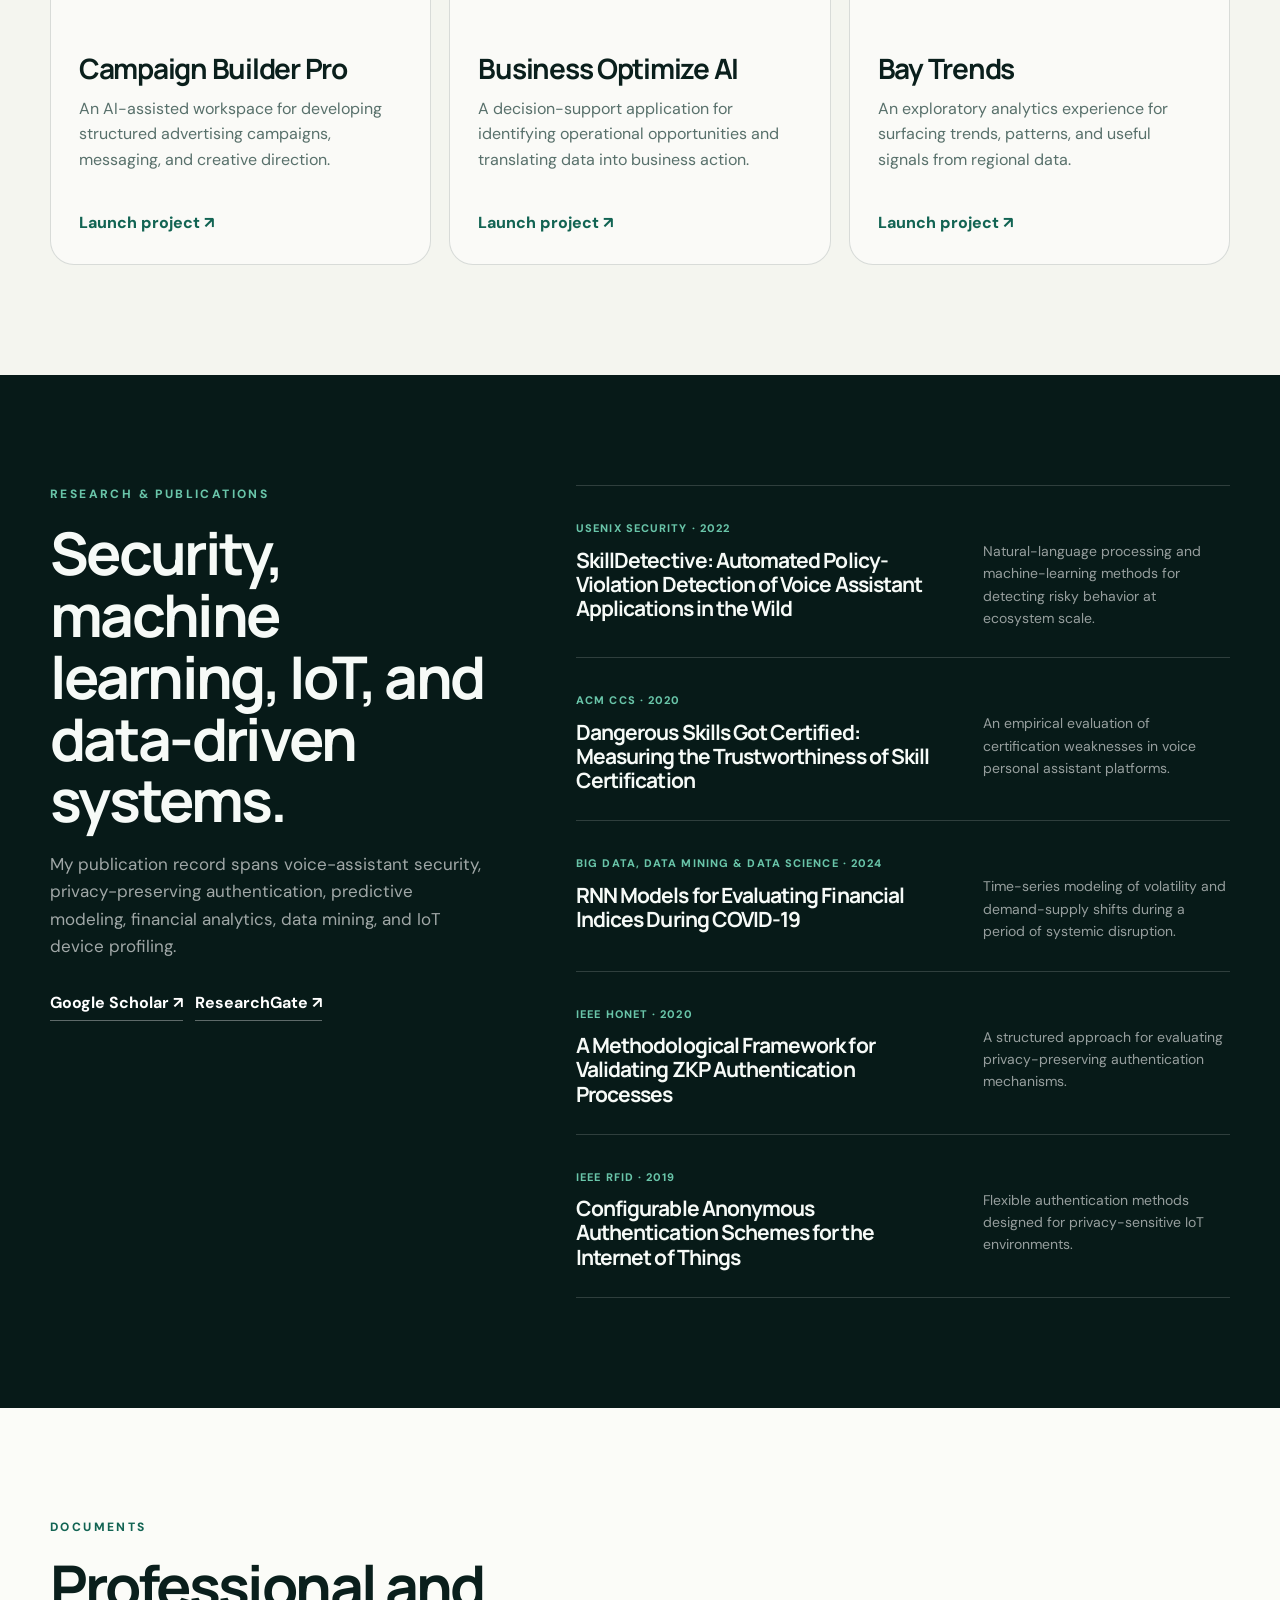
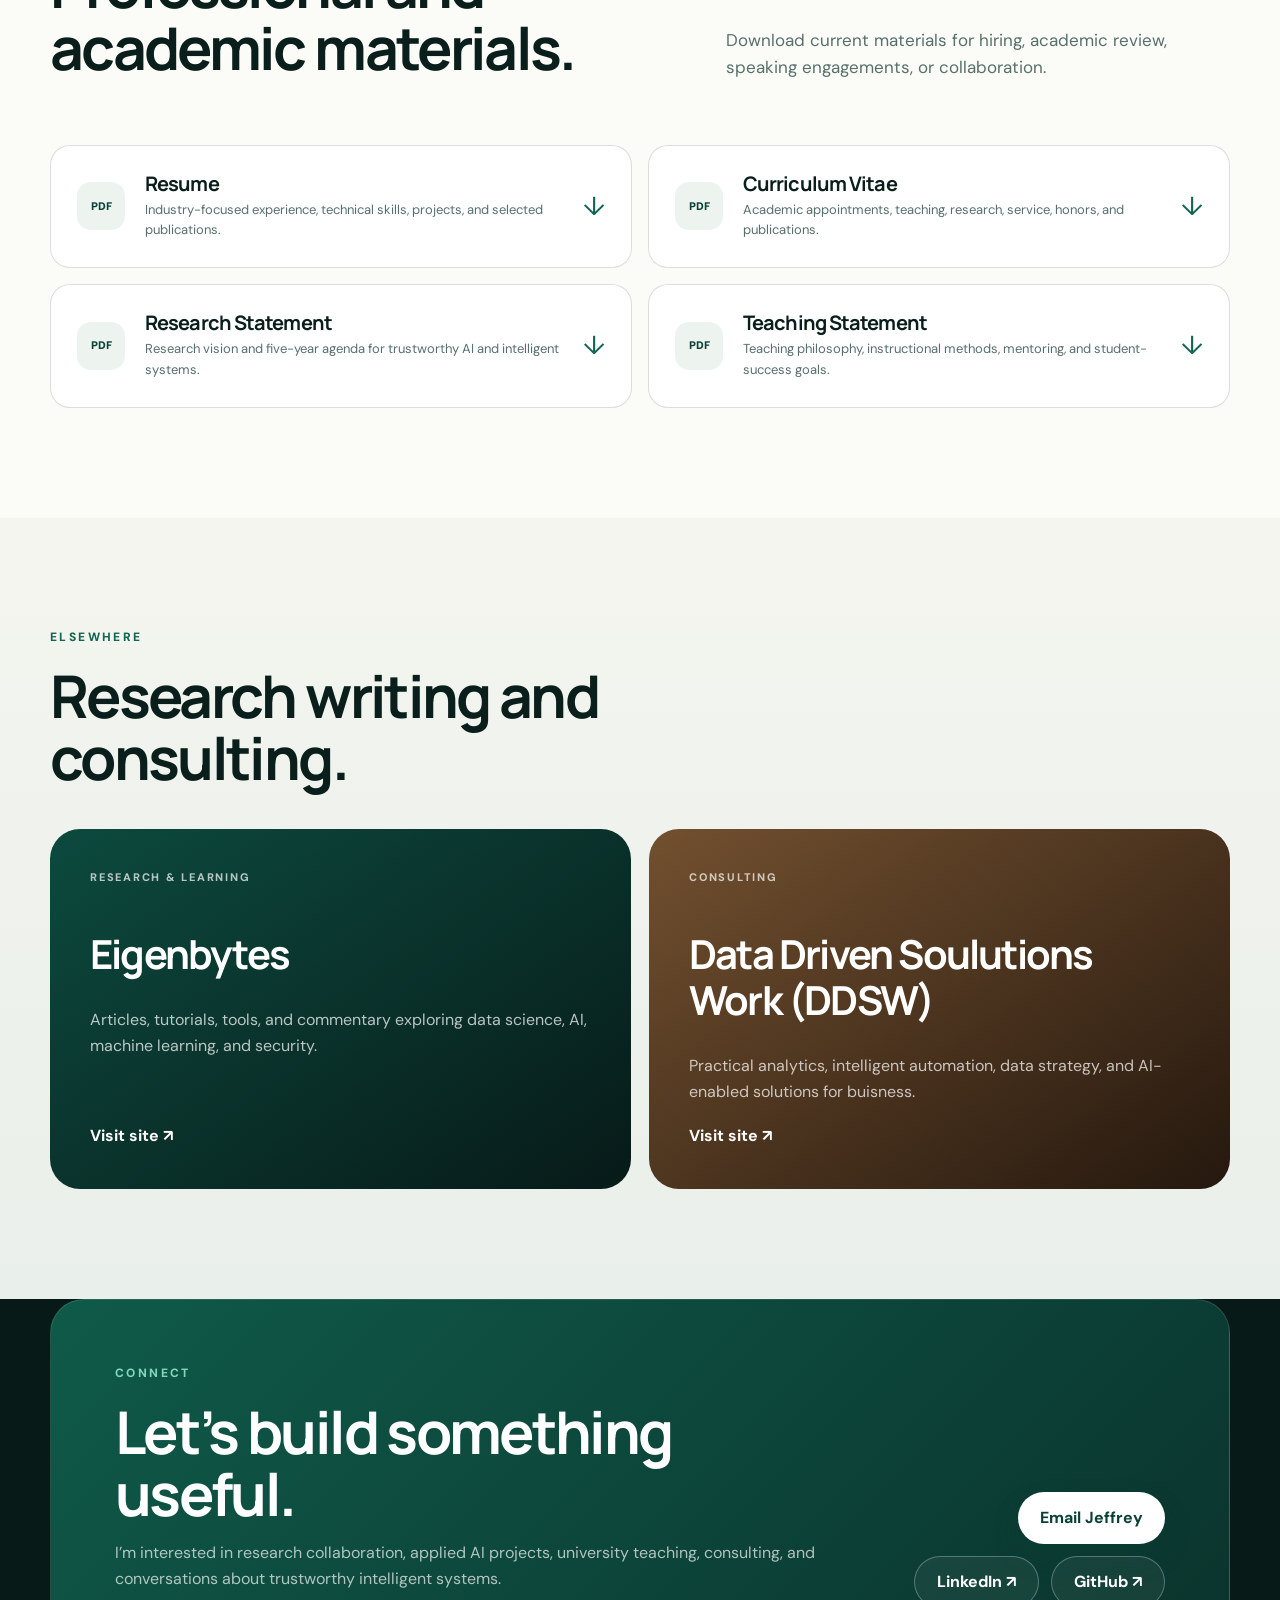
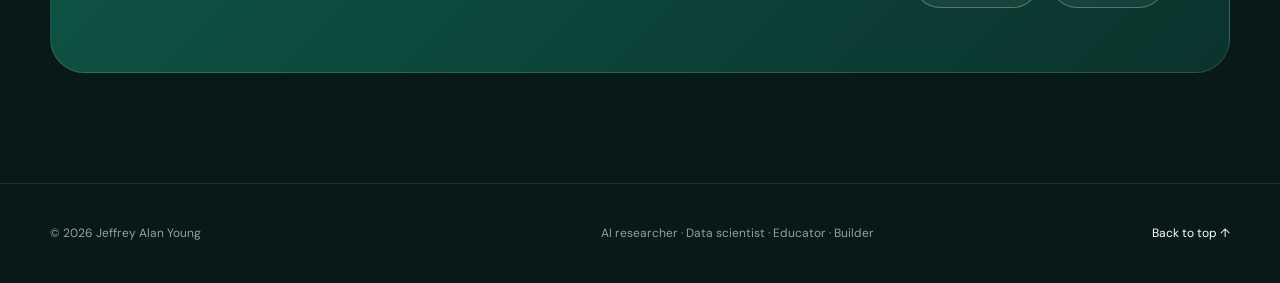
==== commit 108e9738: "Add files via upload updated link to old company." ====
--- a/home.html
+++ b/home.html
@@ -242,8 +242,8 @@
           <a class="ecosystem-card reveal" href="https://www.eigenbytes.blog" target="_blank" rel="noopener">
             <span>Research & Learning</span><h3>Eigenbytes</h3><p>Articles, tutorials, tools, and commentary exploring data science, AI, machine learning, and security.</p><b>Visit site ↗</b>
           </a>
-          <a class="ecosystem-card reveal" href="https://www.decisionsciencegroup.com/" target="_blank" rel="noopener">
-            <span>Consulting</span><h3>Decision Science Group</h3><p>Practical analytics, intelligent automation, data strategy, and AI-enabled solutions for organizations.</p><b>Visit site ↗</b>
+          <a class="ecosystem-card reveal" href="https://datadrivensolutions.work/" target="_blank" rel="noopener">
+            <span>Consulting</span><h3>Data Driven Soulutions Work (DDSW)</h3><p>Practical analytics, intelligent automation, data strategy, and AI-enabled solutions for buisness.</p><b>Visit site ↗</b>
           </a>
         </div>
       </div>
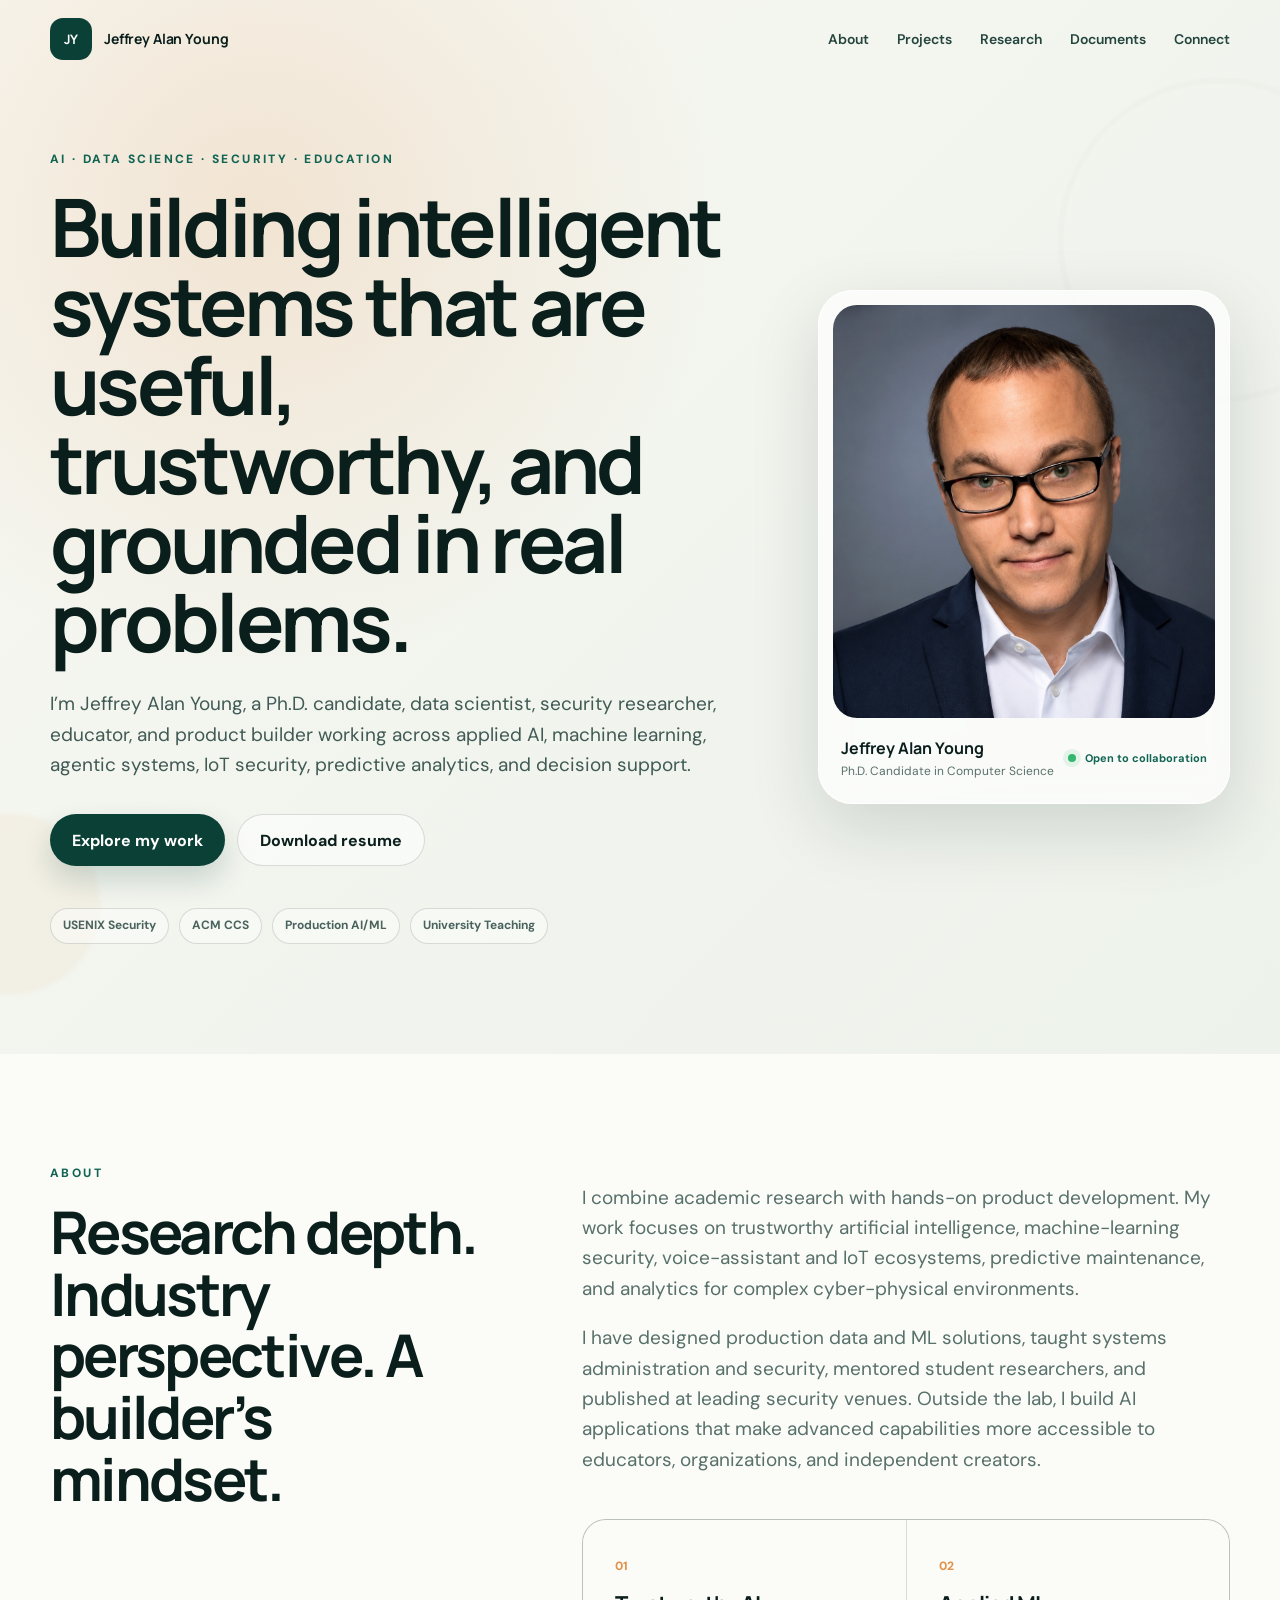
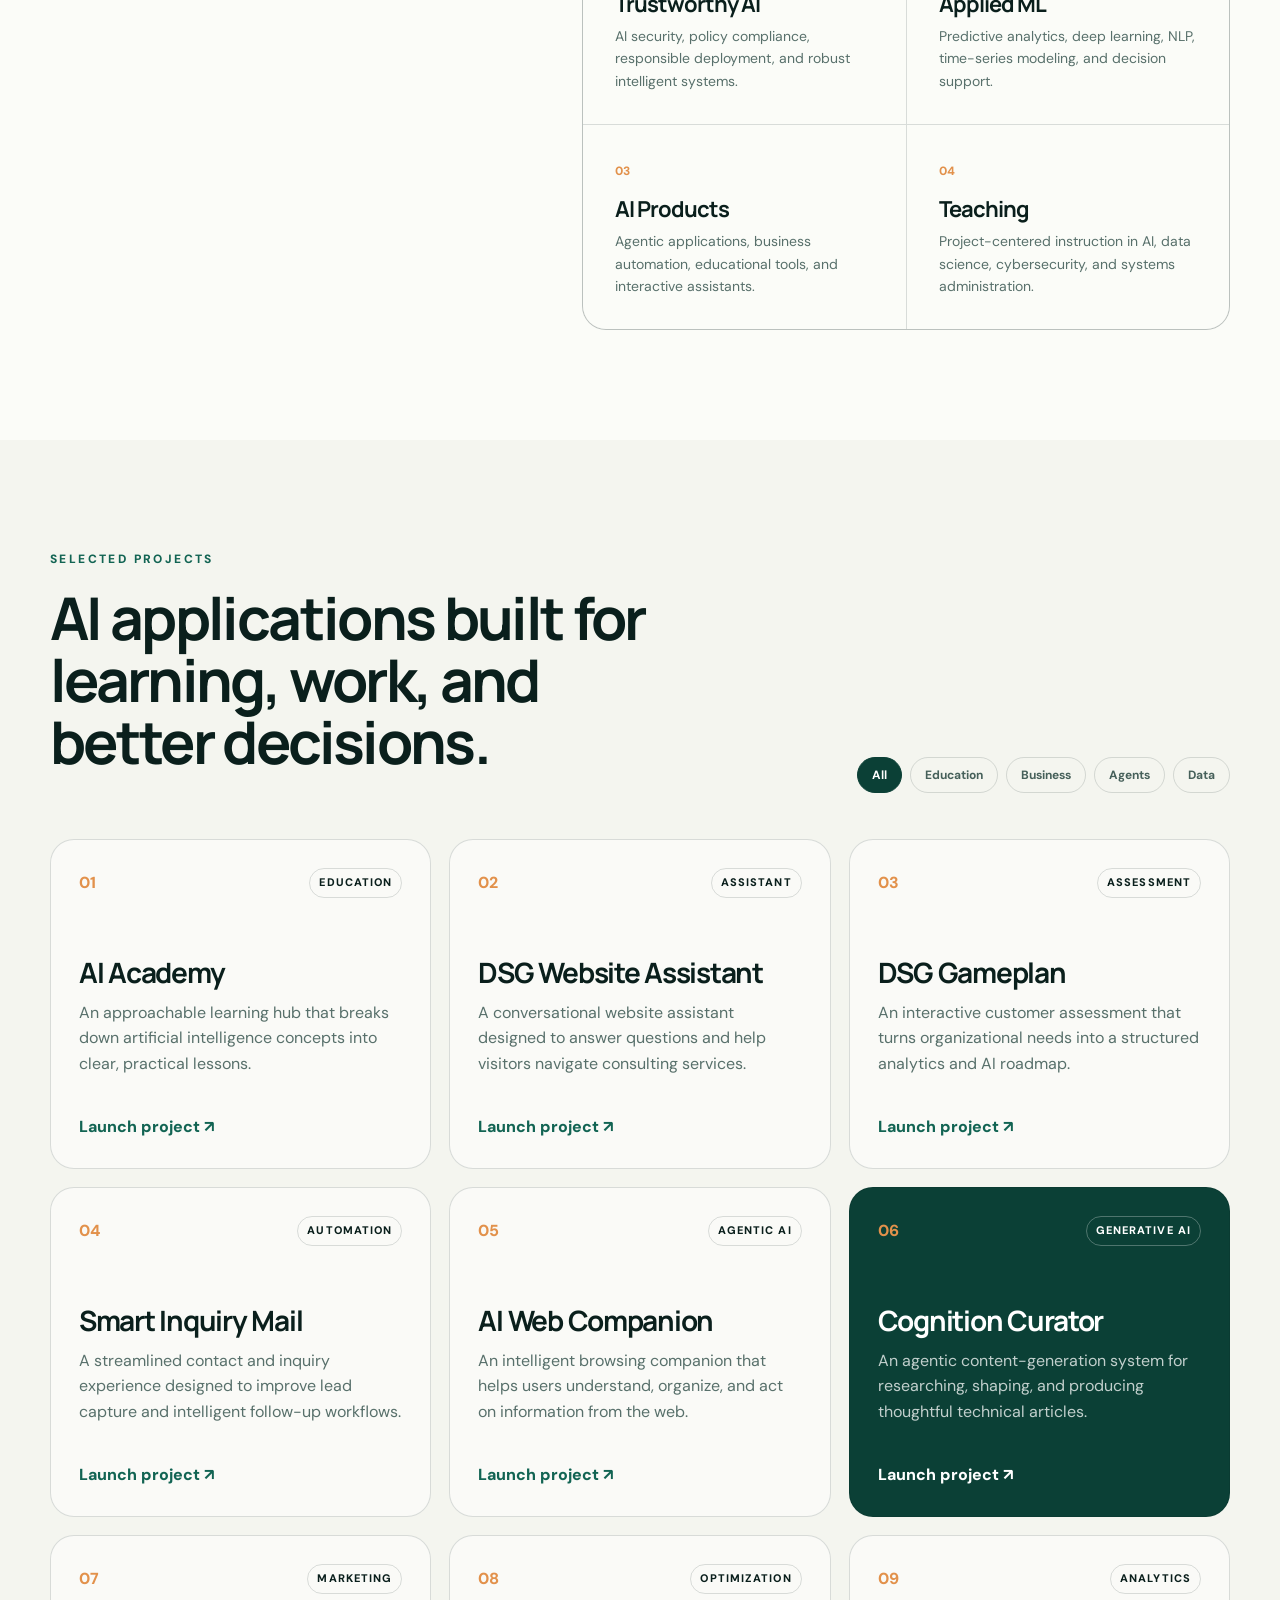
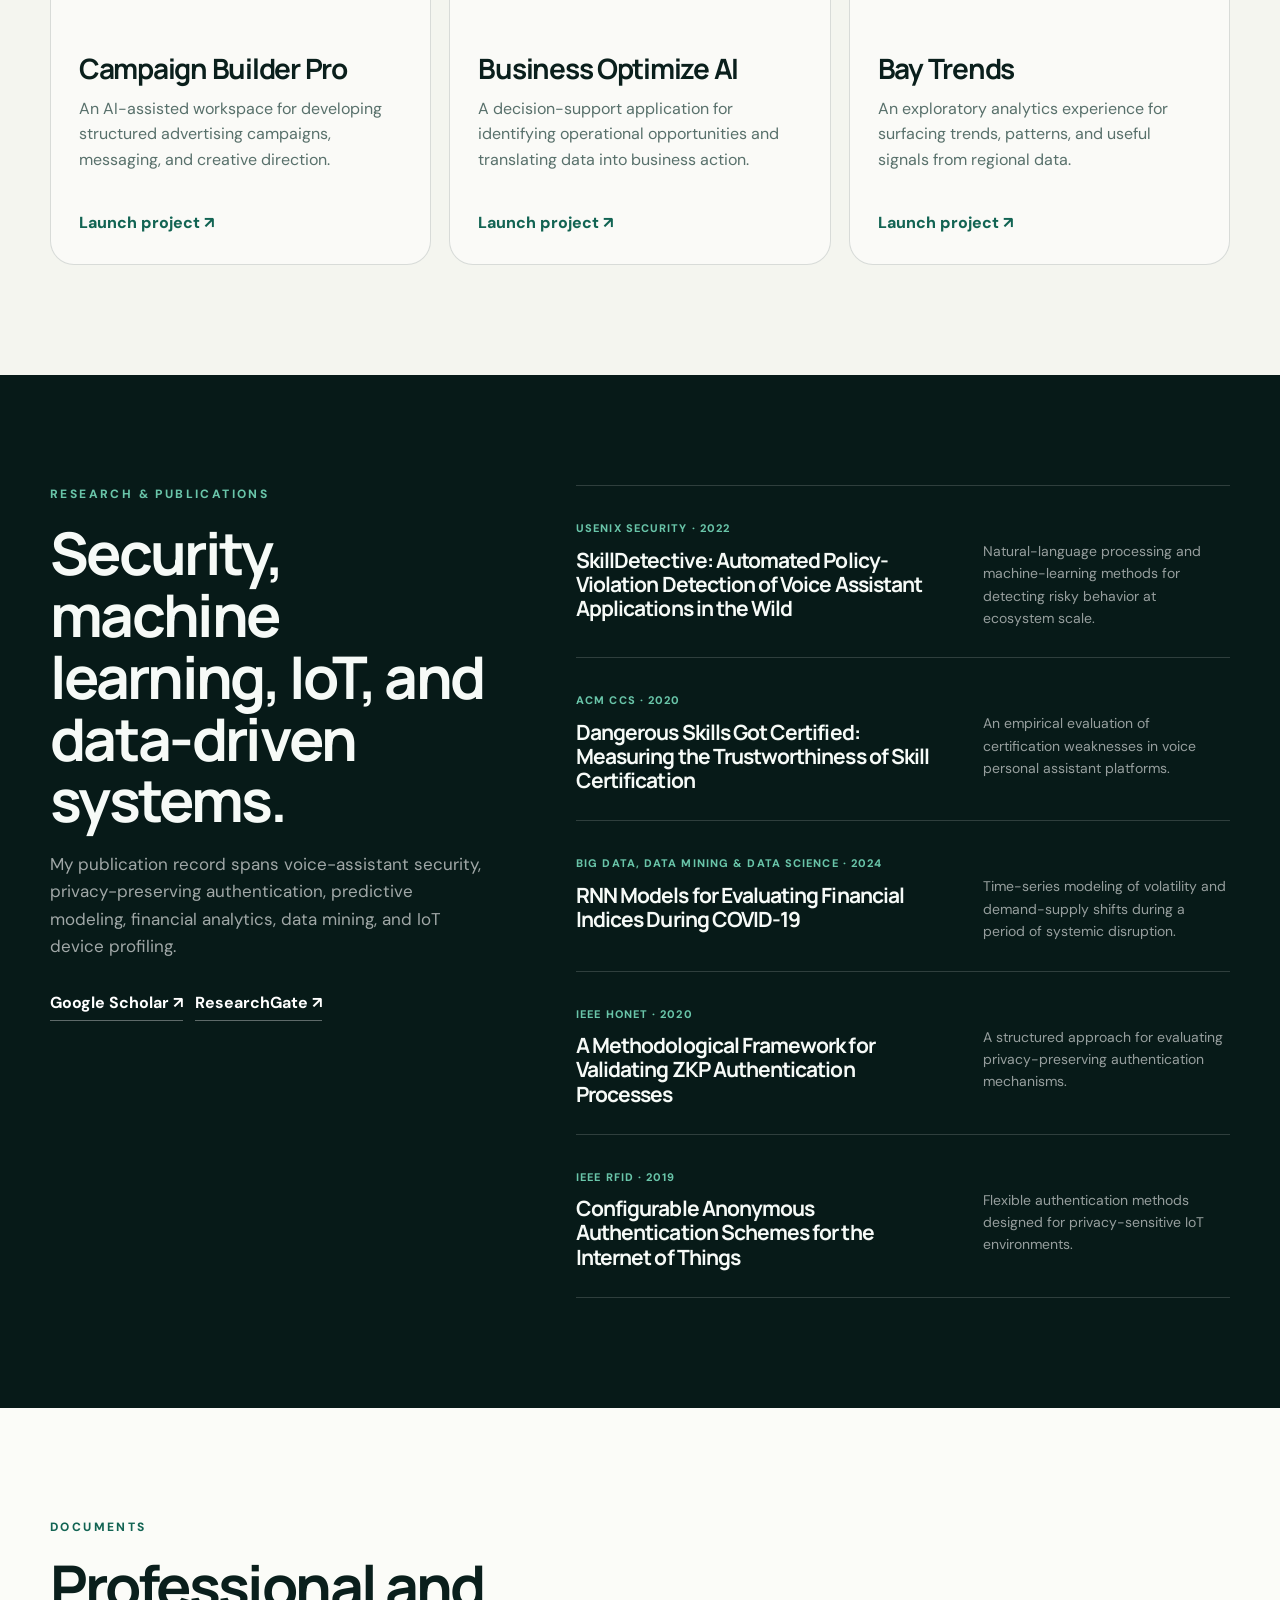
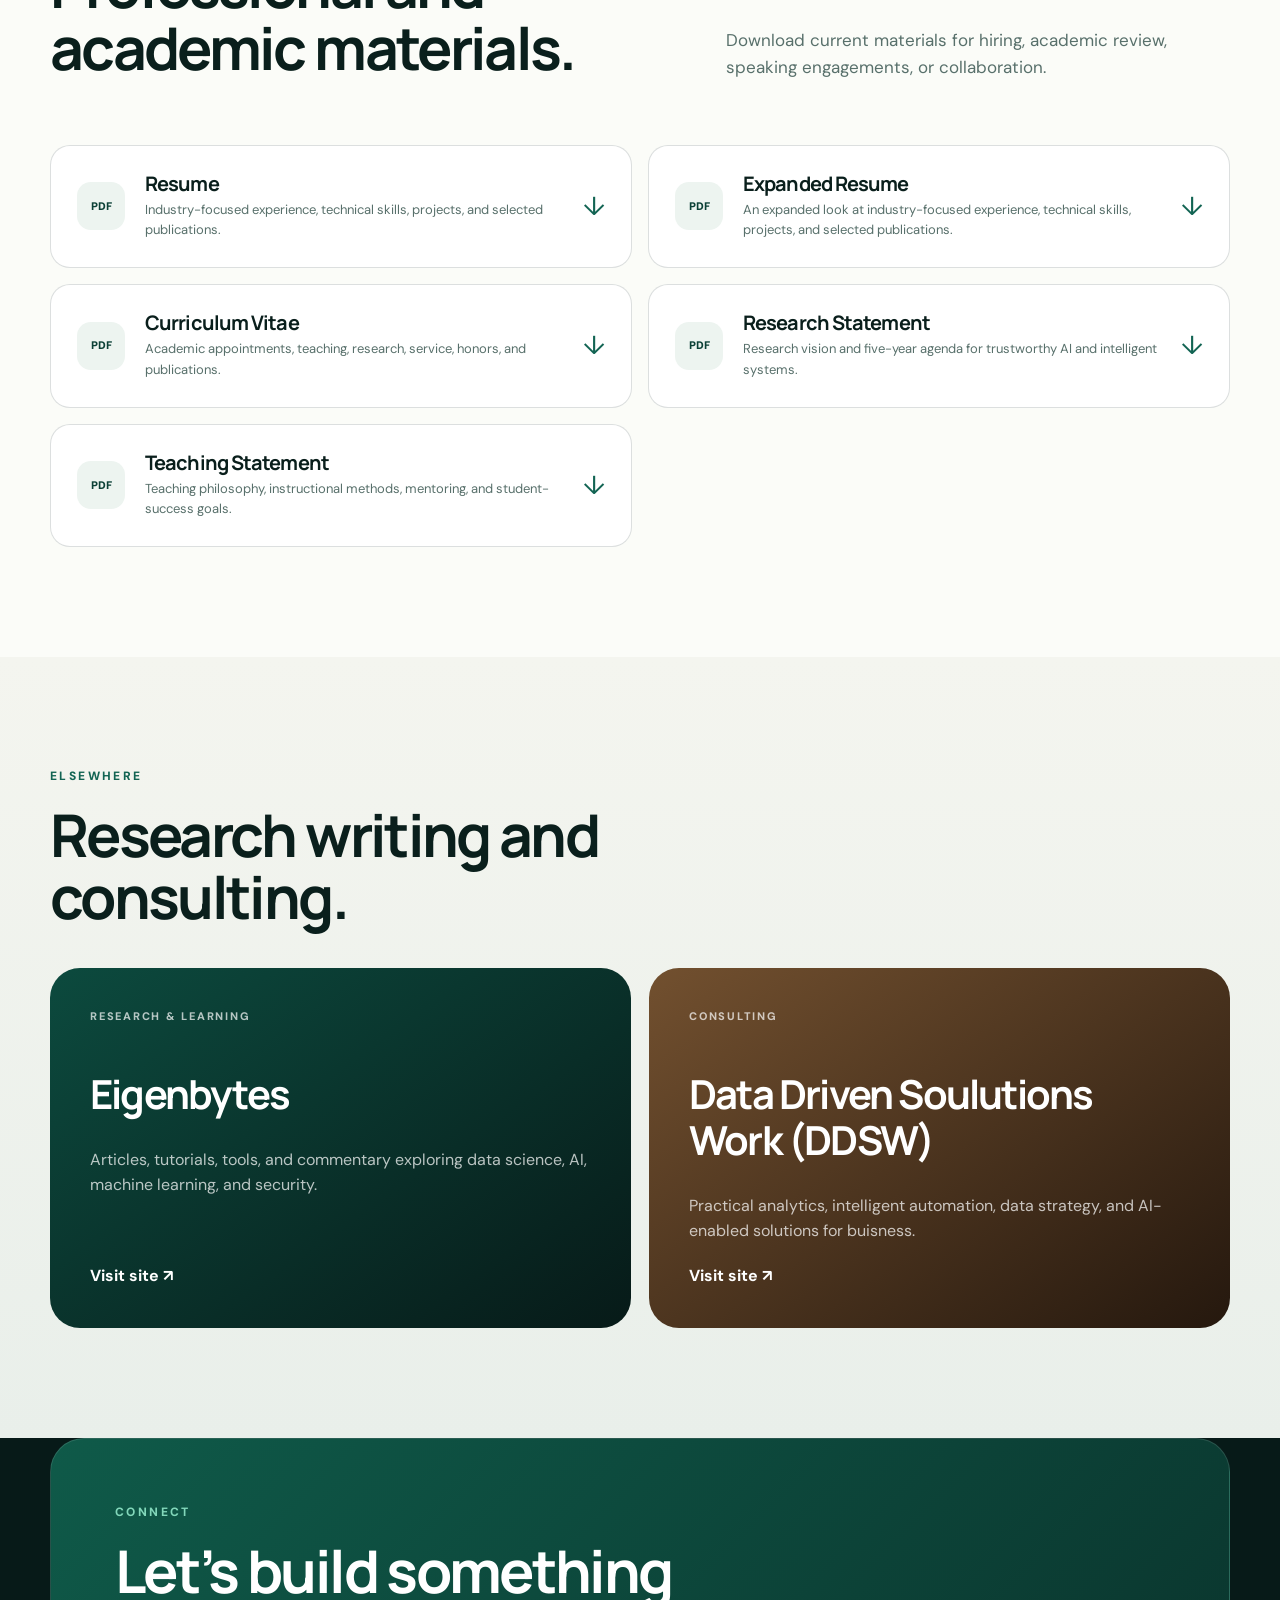
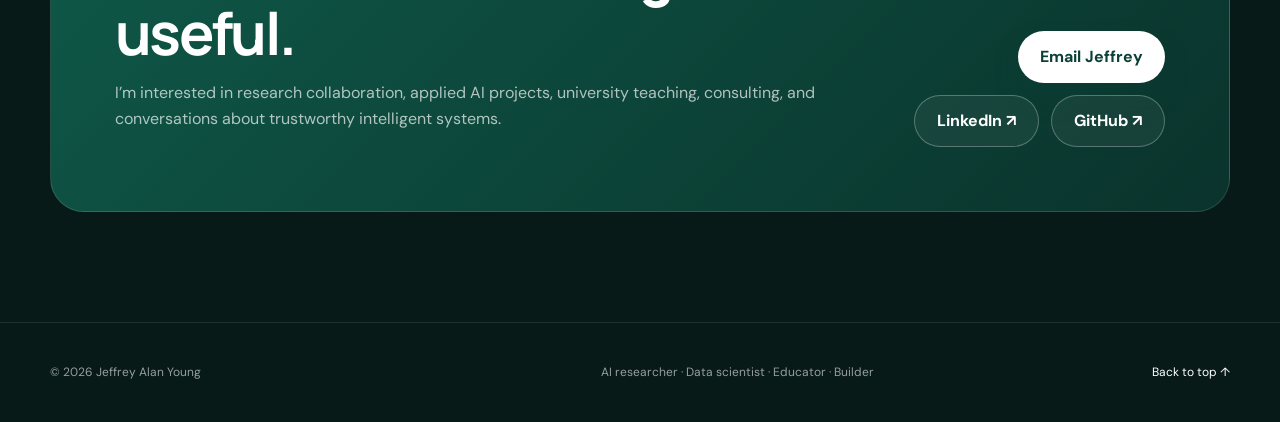
==== commit b247d6d7: "Add files via upload" ====
--- a/home.html
+++ b/home.html
@@ -219,6 +219,9 @@
           <a class="document-card reveal" href="documents/Jeffrey_Young_Resume.pdf" download>
             <span class="doc-type">PDF</span><div><h3>Resume</h3><p>Industry-focused experience, technical skills, projects, and selected publications.</p></div><span class="download">↓</span>
           </a>
+          <a class="document-card reveal" href="documents/Jeffrey_Young_Expanded_Resume.pdf" download>
+            <span class="doc-type">PDF</span><div><h3>Expanded Resume</h3><p>An expanded look at industry-focused experience, technical skills, projects, and selected publications.</p></div><span class="download">↓</span>
+          </a>
           <a class="document-card reveal" href="documents/Jeffrey_Young_CV.pdf" download>
             <span class="doc-type">PDF</span><div><h3>Curriculum Vitae</h3><p>Academic appointments, teaching, research, service, honors, and publications.</p></div><span class="download">↓</span>
           </a>
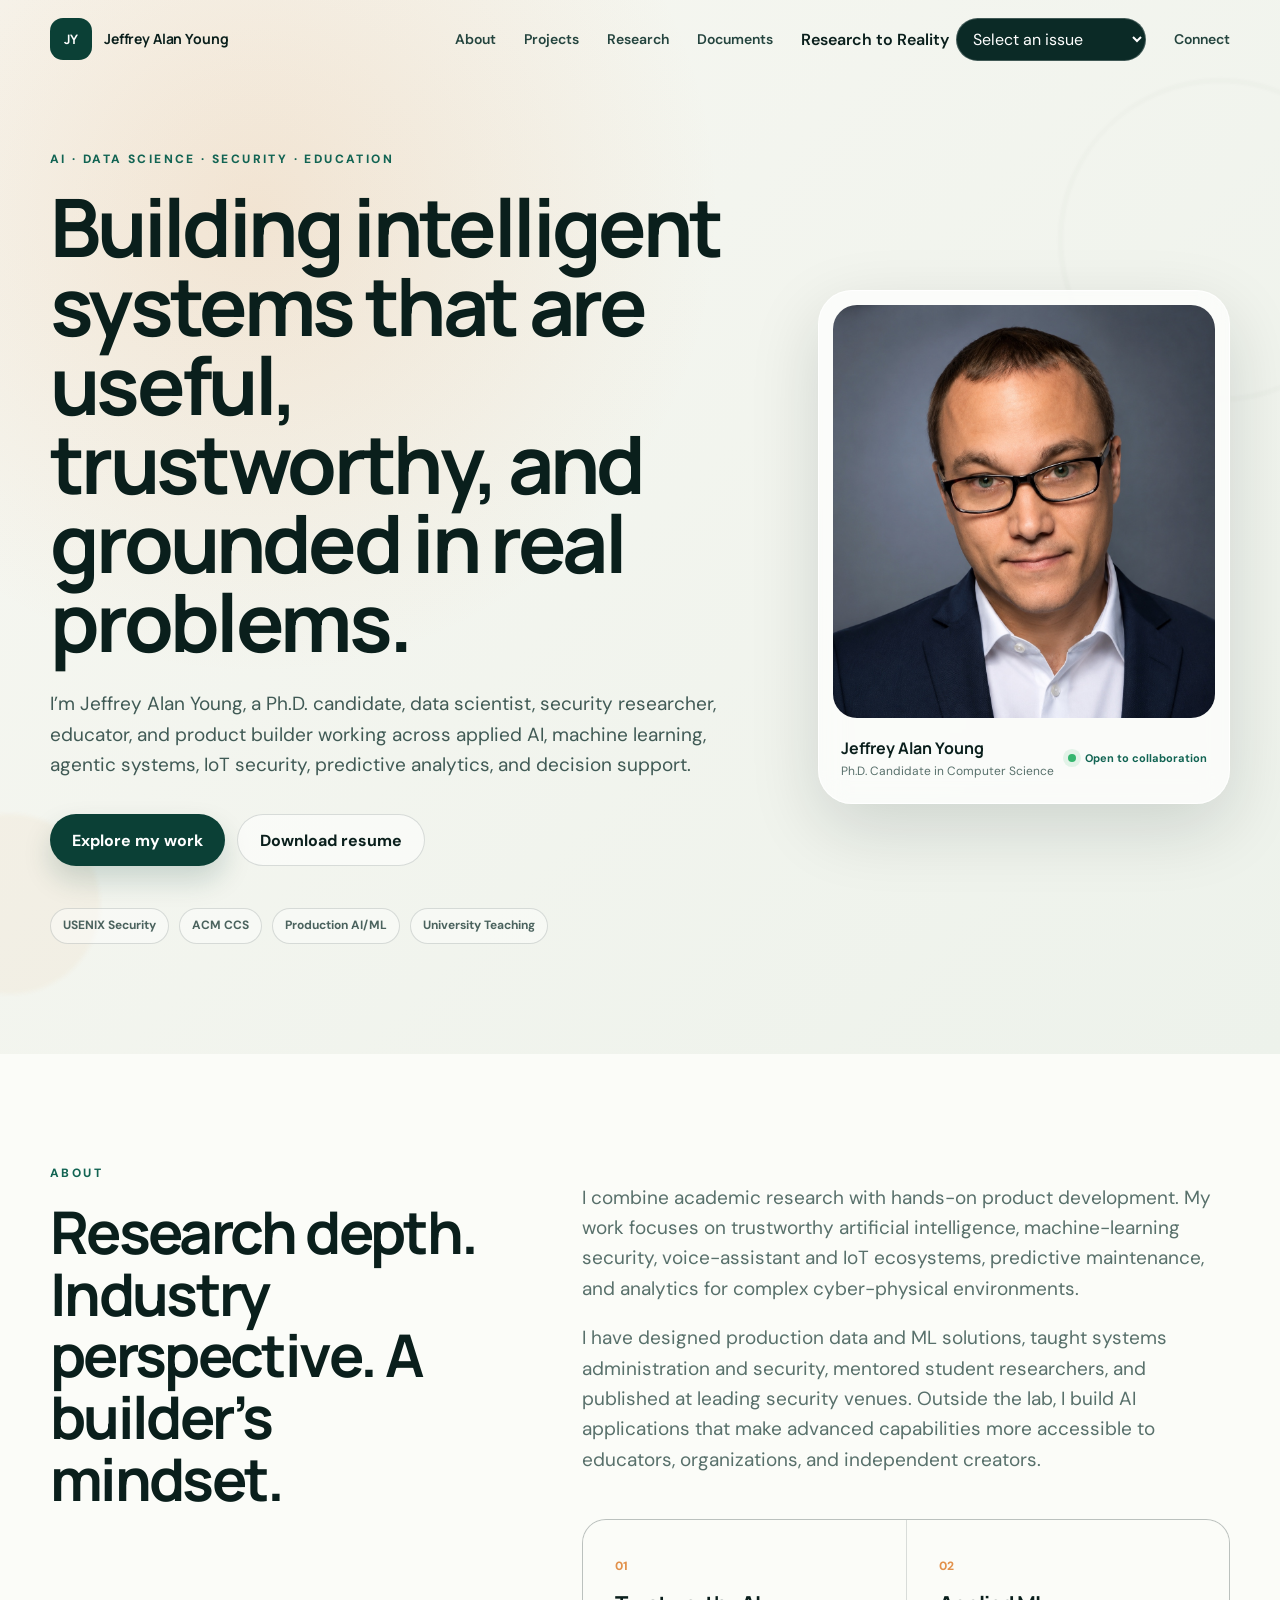
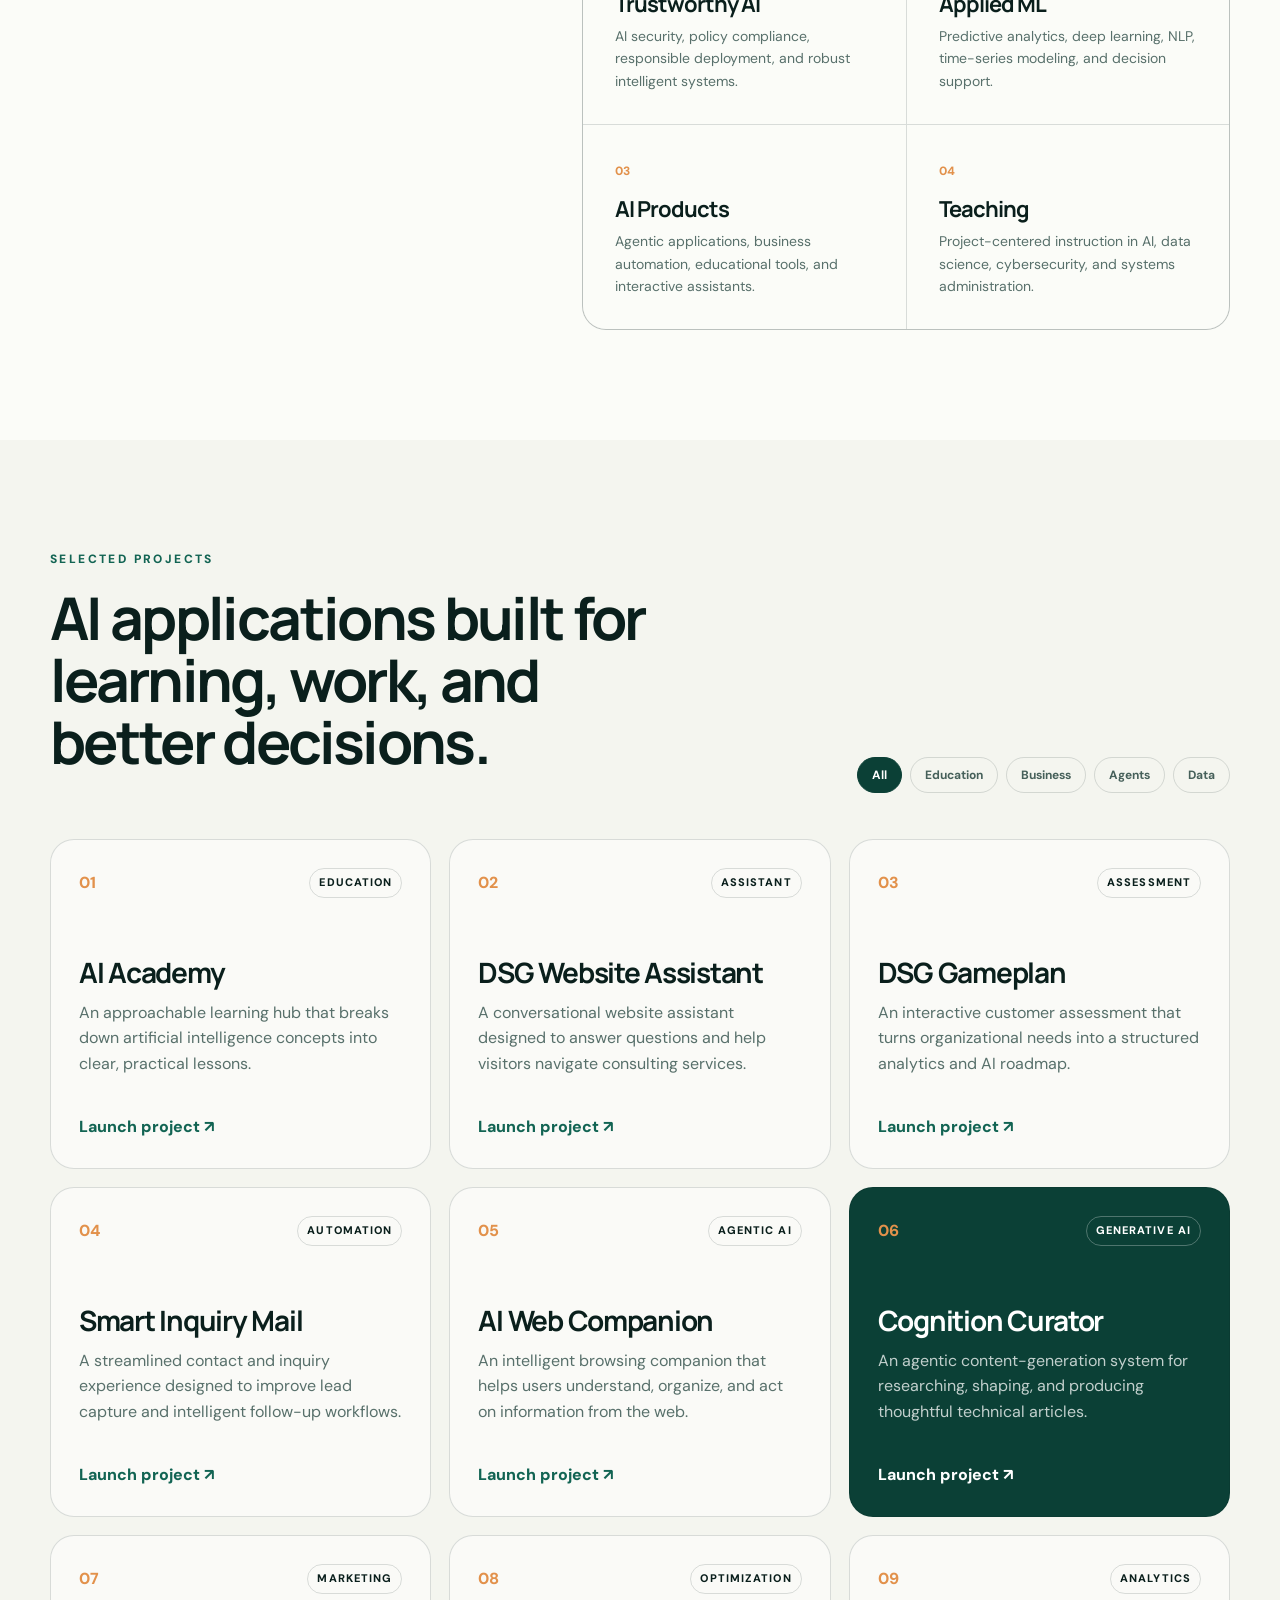
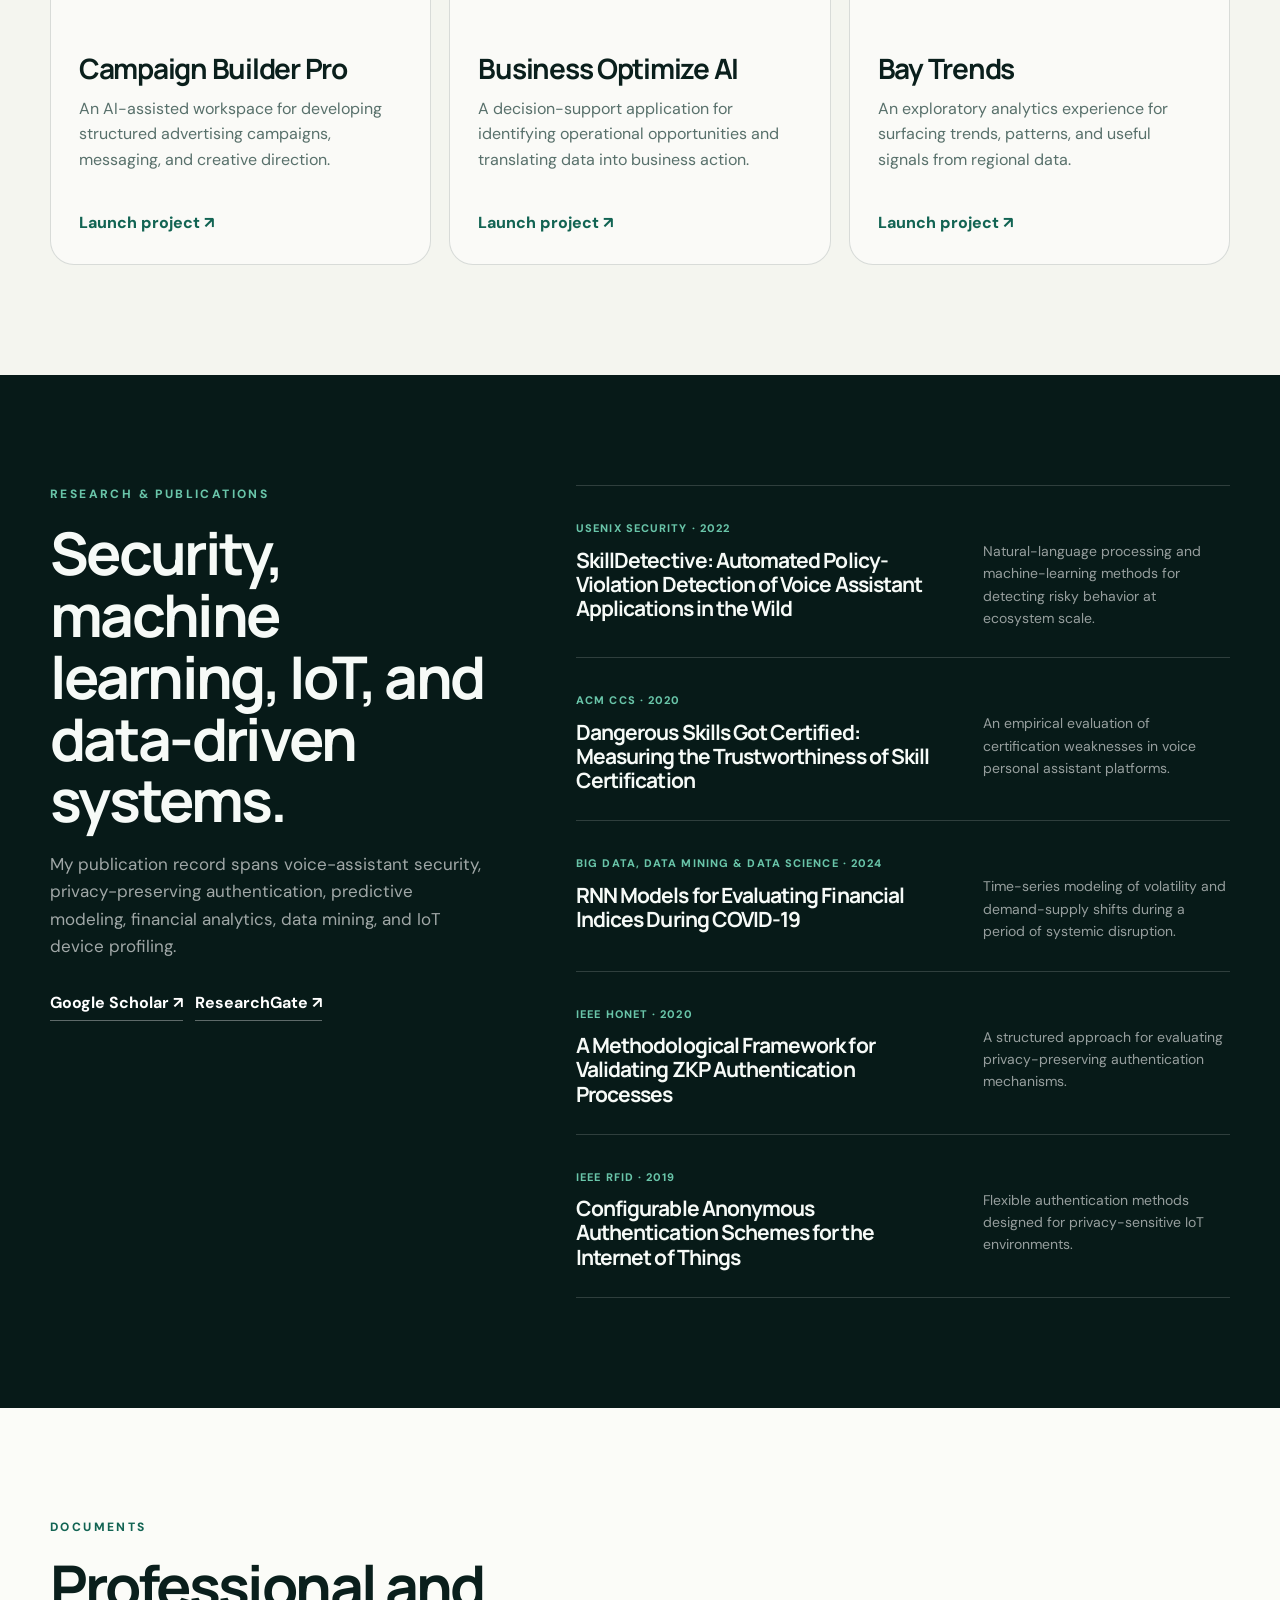
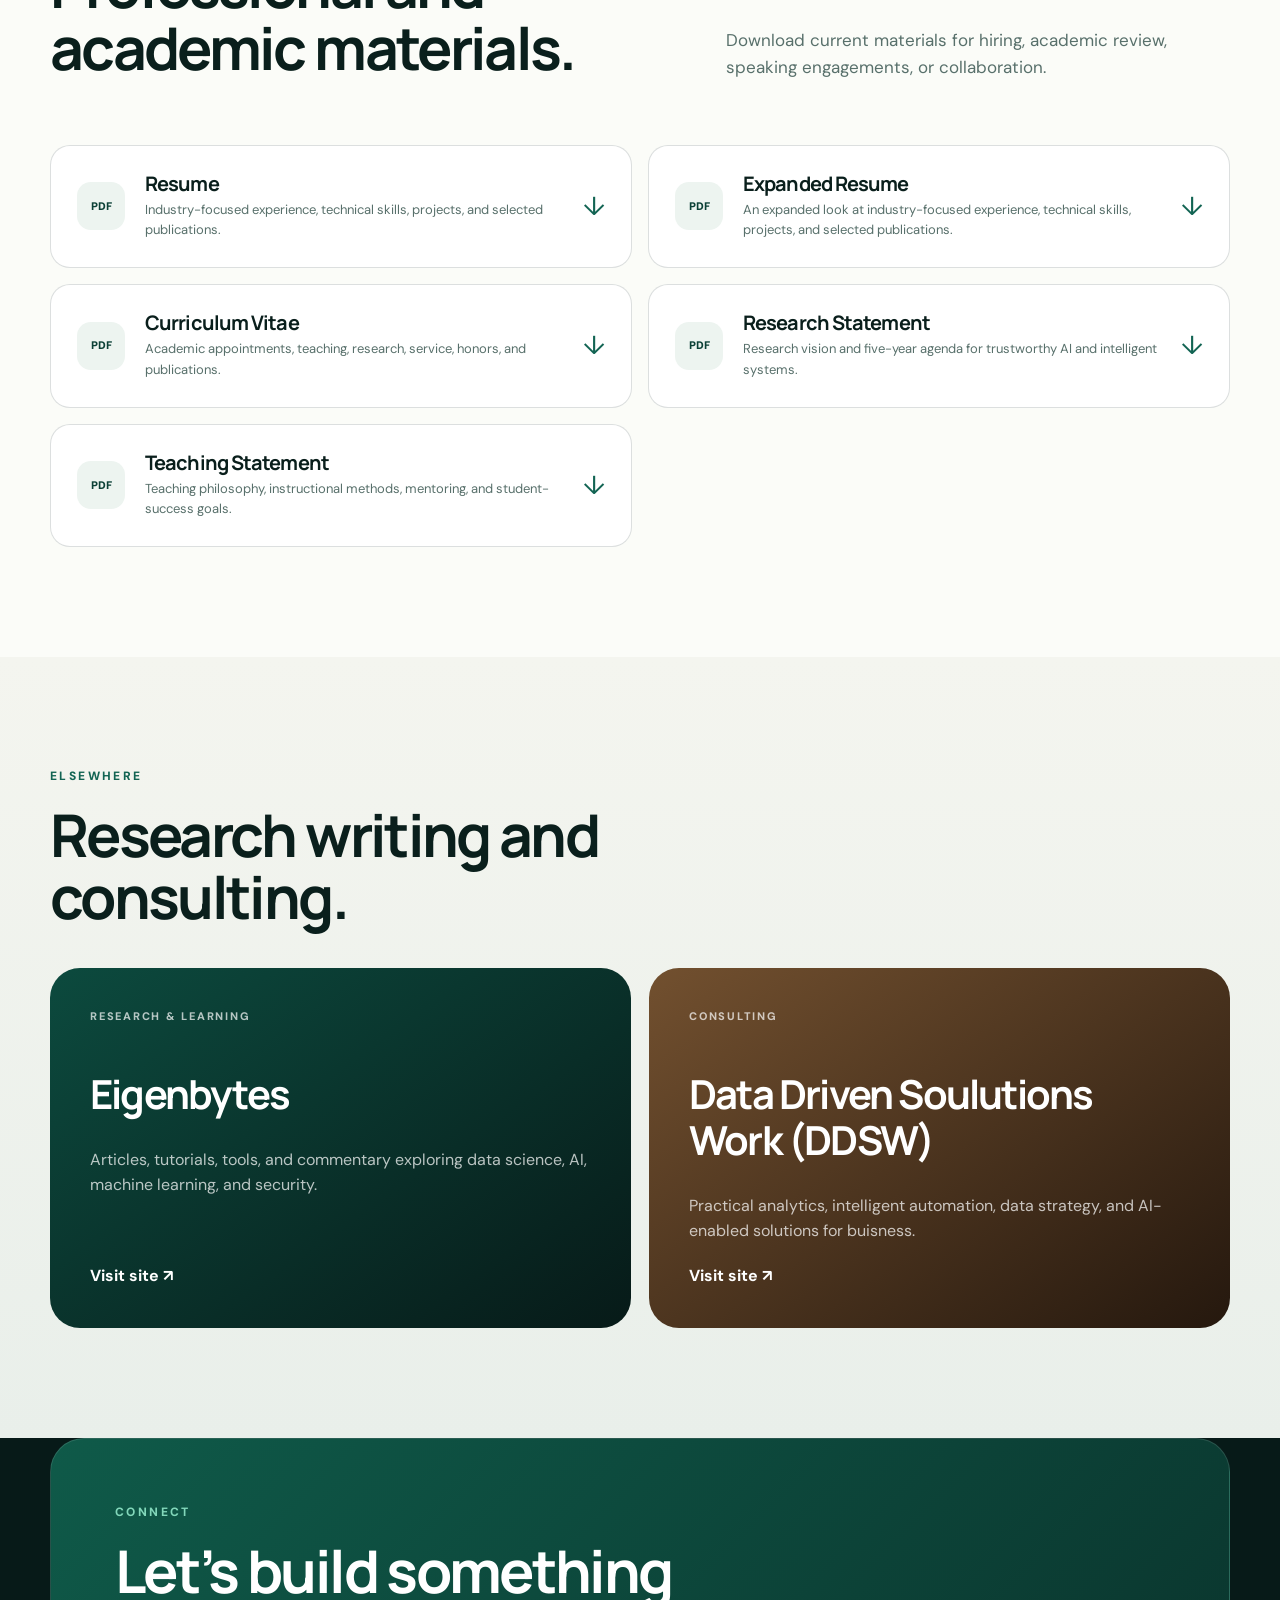
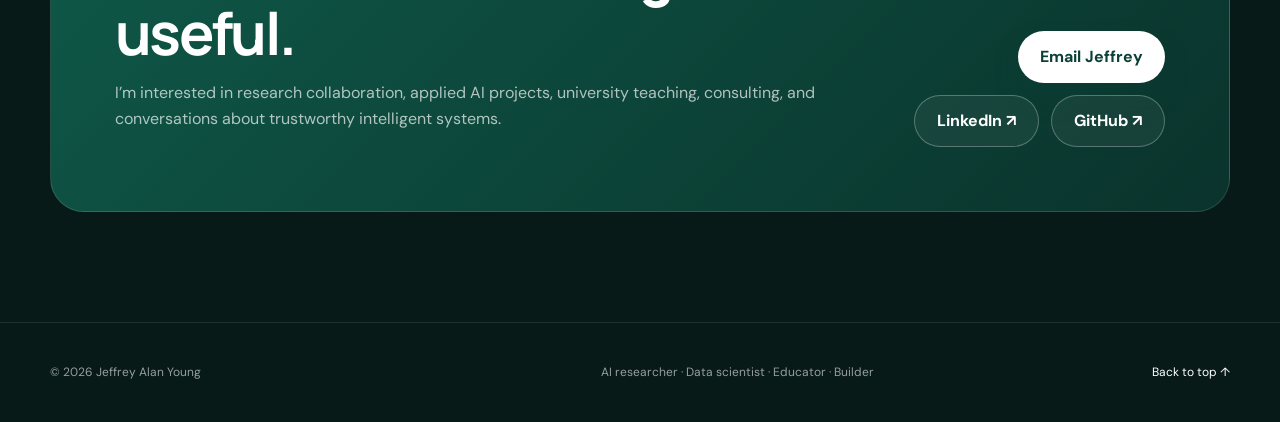
==== commit 446ab519: "Add files via upload" ====
--- a/home.html
+++ b/home.html
@@ -10,6 +10,25 @@
   <link rel="preconnect" href="https://fonts.gstatic.com" crossorigin>
   <link href="https://fonts.googleapis.com/css2?family=DM+Sans:wght@400;500;600;700&family=Manrope:wght@500;600;700;800&display=swap" rel="stylesheet">
   <link rel="stylesheet" href="styles.css">
+  <style>
+    .newsletter-nav { position: relative; display: inline-flex; align-items: center; gap: .45rem; }
+    .newsletter-nav label { font: inherit; font-weight: 600; white-space: nowrap; }
+    .newsletter-nav select {
+      max-width: 190px;
+      padding: .55rem 2rem .55rem .75rem;
+      border: 1px solid rgba(255,255,255,.22);
+      border-radius: 999px;
+      background: #0b2a26;
+      color: #fff;
+      font: inherit;
+      cursor: pointer;
+    }
+    .newsletter-nav select:focus { outline: 3px solid rgba(80, 209, 180, .35); outline-offset: 2px; }
+    @media (max-width: 820px) {
+      .newsletter-nav { width: 100%; align-items: stretch; flex-direction: column; gap: .35rem; }
+      .newsletter-nav select { width: 100%; max-width: none; }
+    }
+  </style>
 </head>
 <body>
   <a class="skip-link" href="#main">Skip to content</a>
@@ -26,6 +45,16 @@
         <a href="#projects">Projects</a>
         <a href="#research">Research</a>
         <a href="#documents">Documents</a>
+        <div class="newsletter-nav">
+          <label for="newsletter-select">Research to Reality</label>
+          <select id="newsletter-select" aria-label="Open a Research to Reality issue" onchange="if (this.value) window.location.href=this.value;">
+            <option value="">Select an issue</option>
+            <option value="newsletter/issue_1/issue_1.html">Issue 1</option>
+            <option value="newsletter/issue_2/issue_2.html">Issue 2</option>
+            <option value="newsletter/issue_3_condensed/issue_3_condensed.html">Issue 3 Condensed</option>
+            <option value="newsletter/issue_3_full/issue_3_full.html">Issue 3 Full</option>
+          </select>
+        </div>
         <a href="#connect">Connect</a>
       </nav>
     </div>
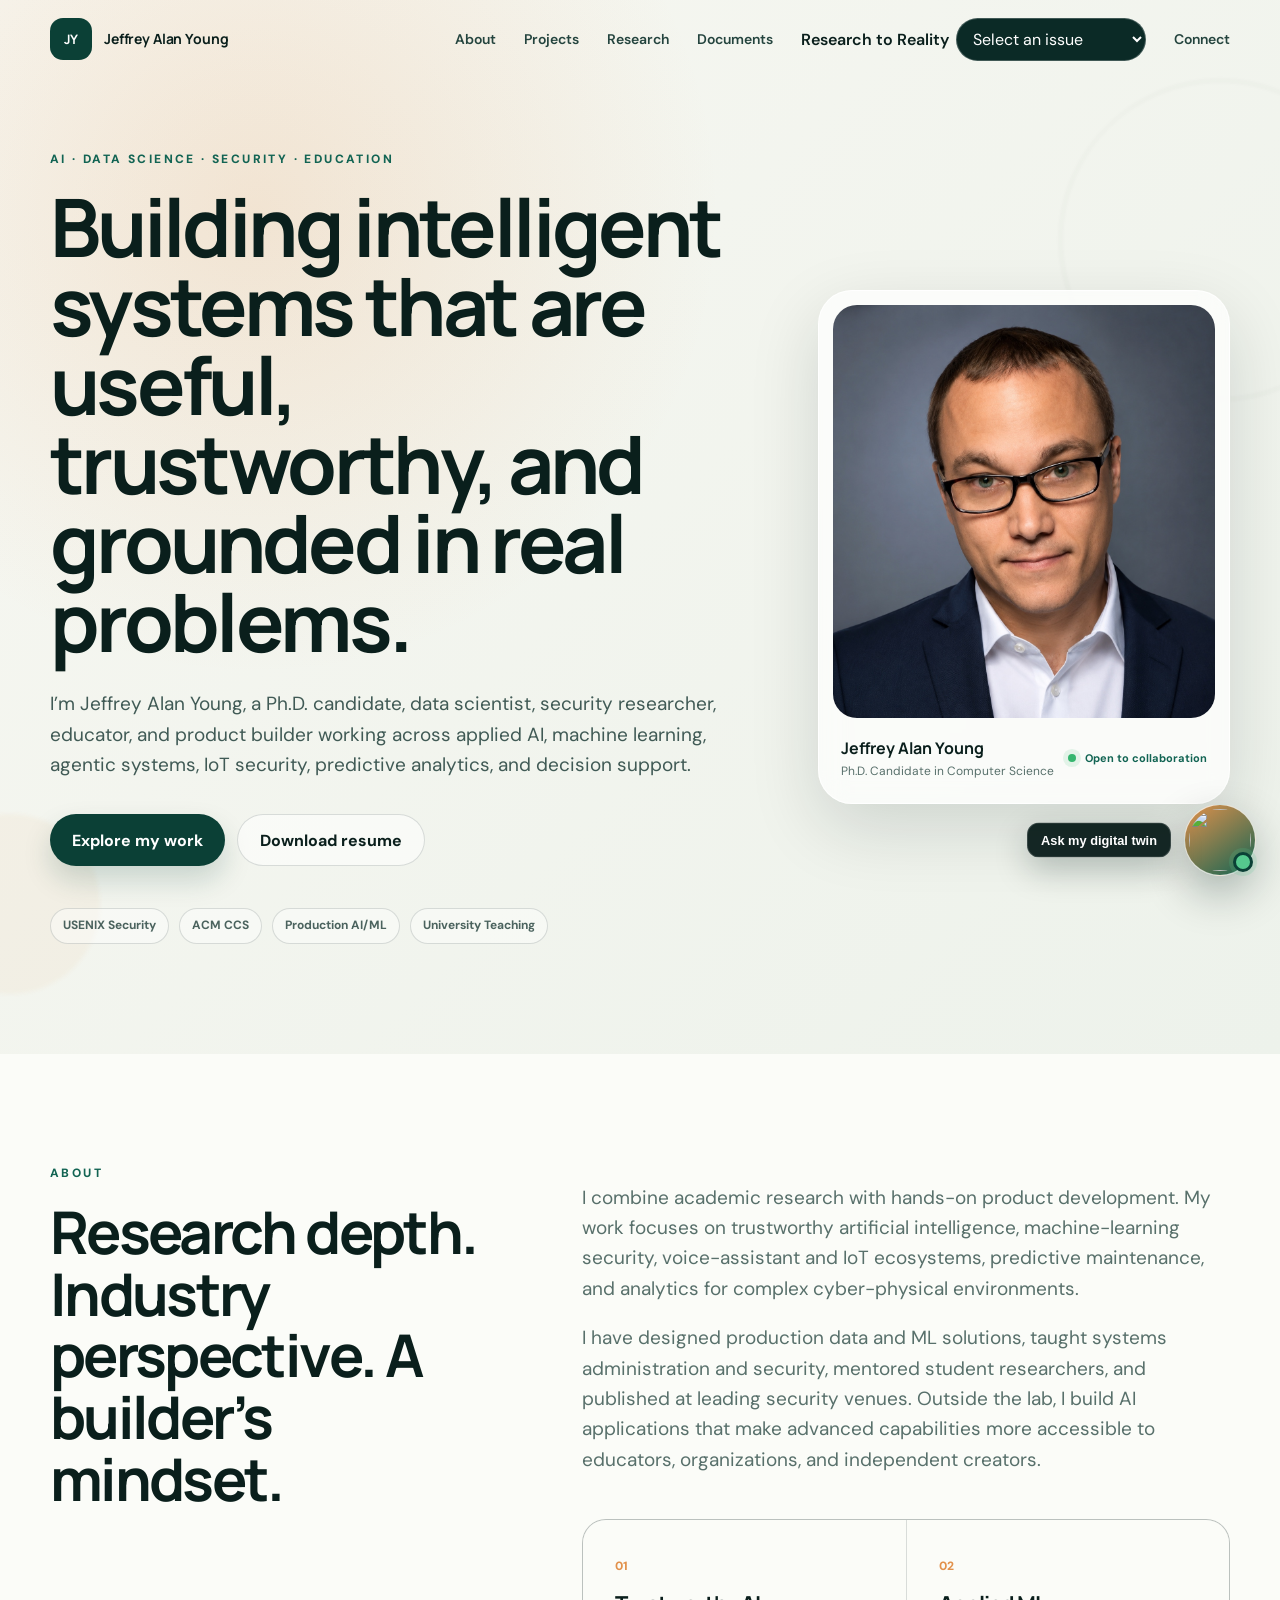
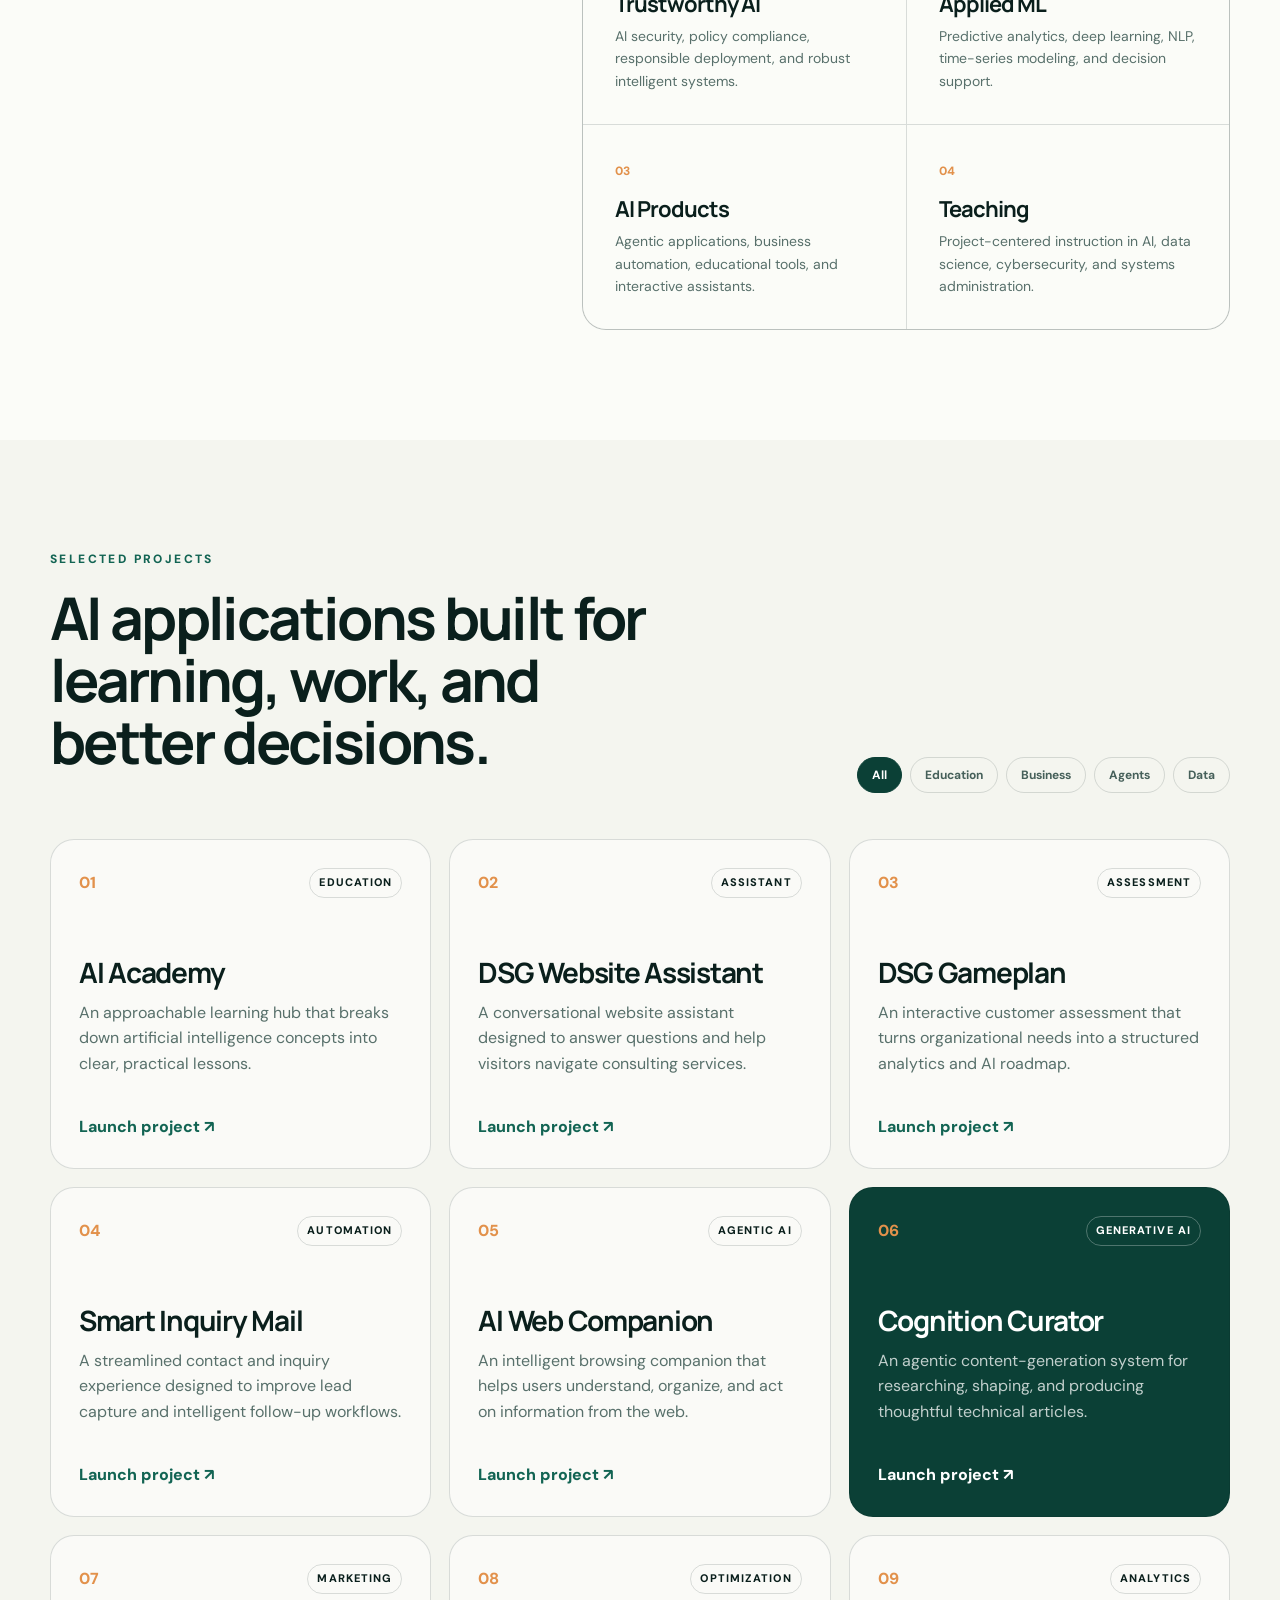
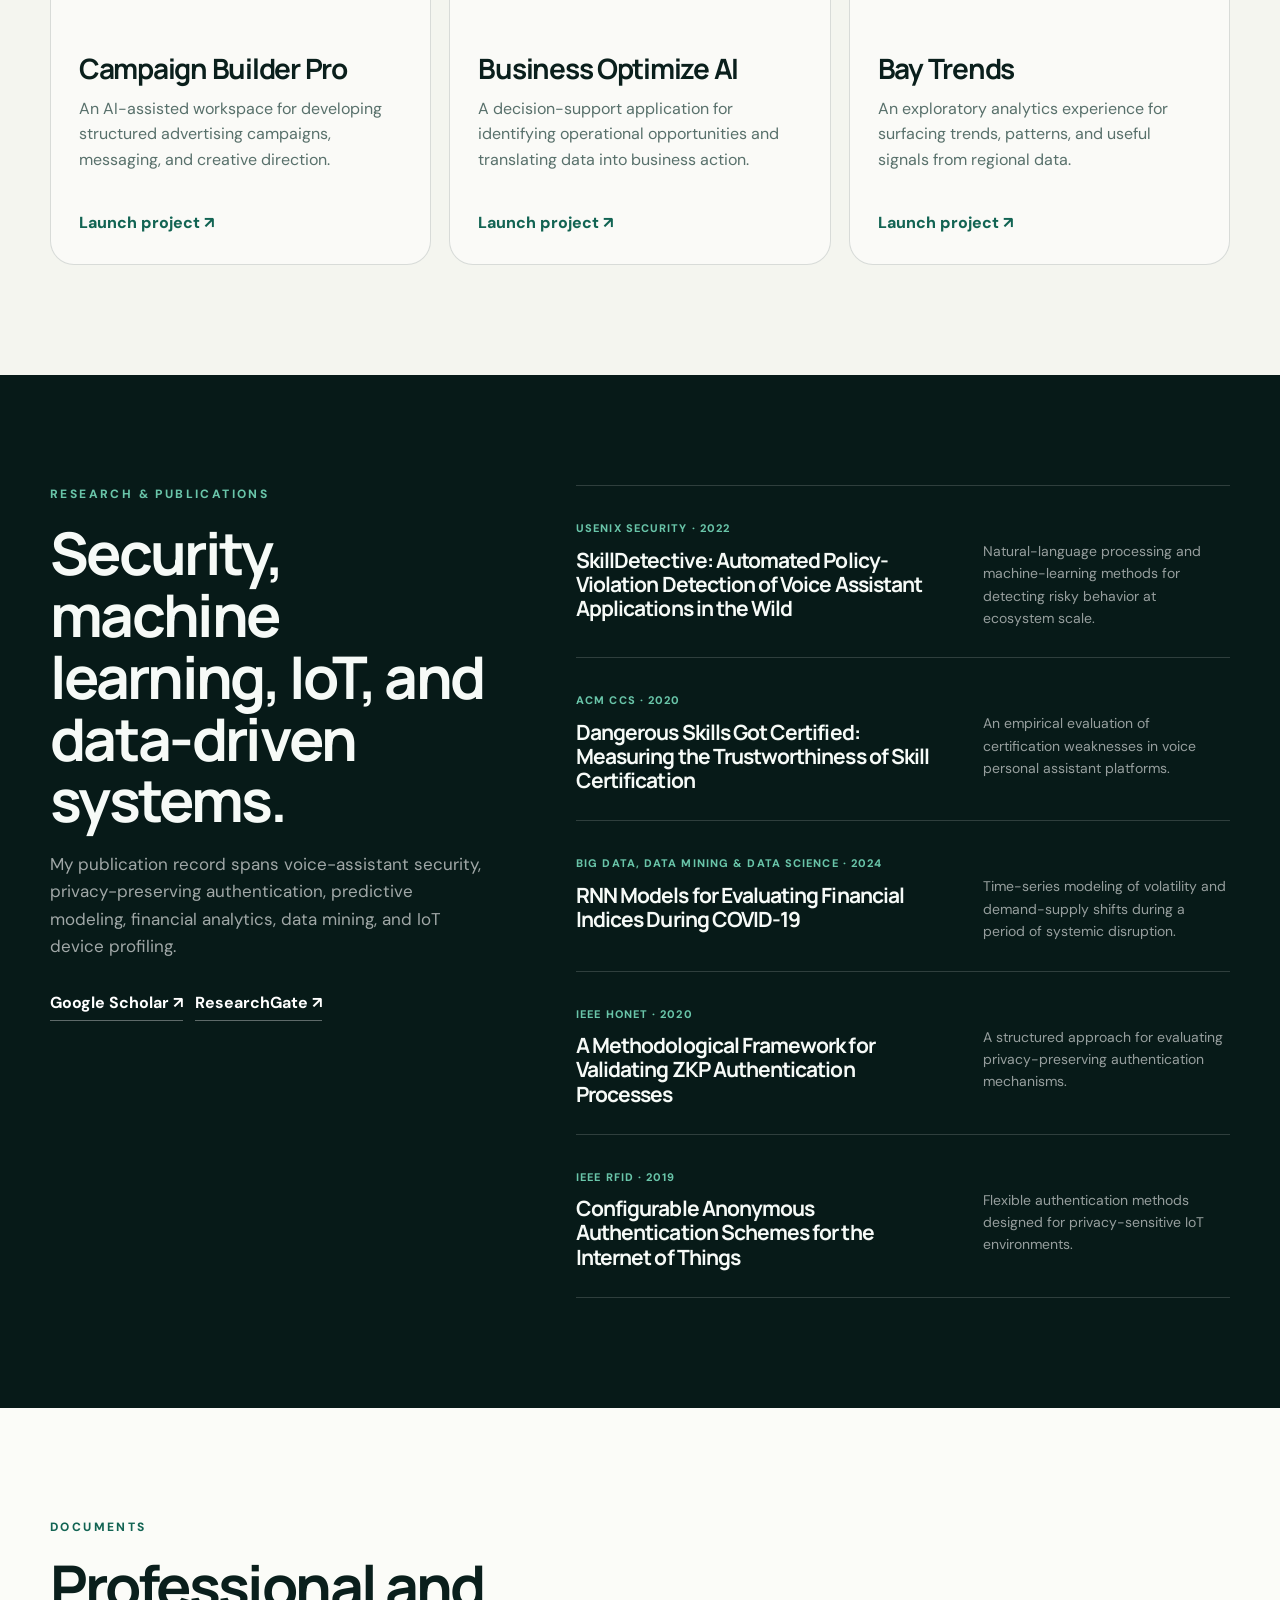
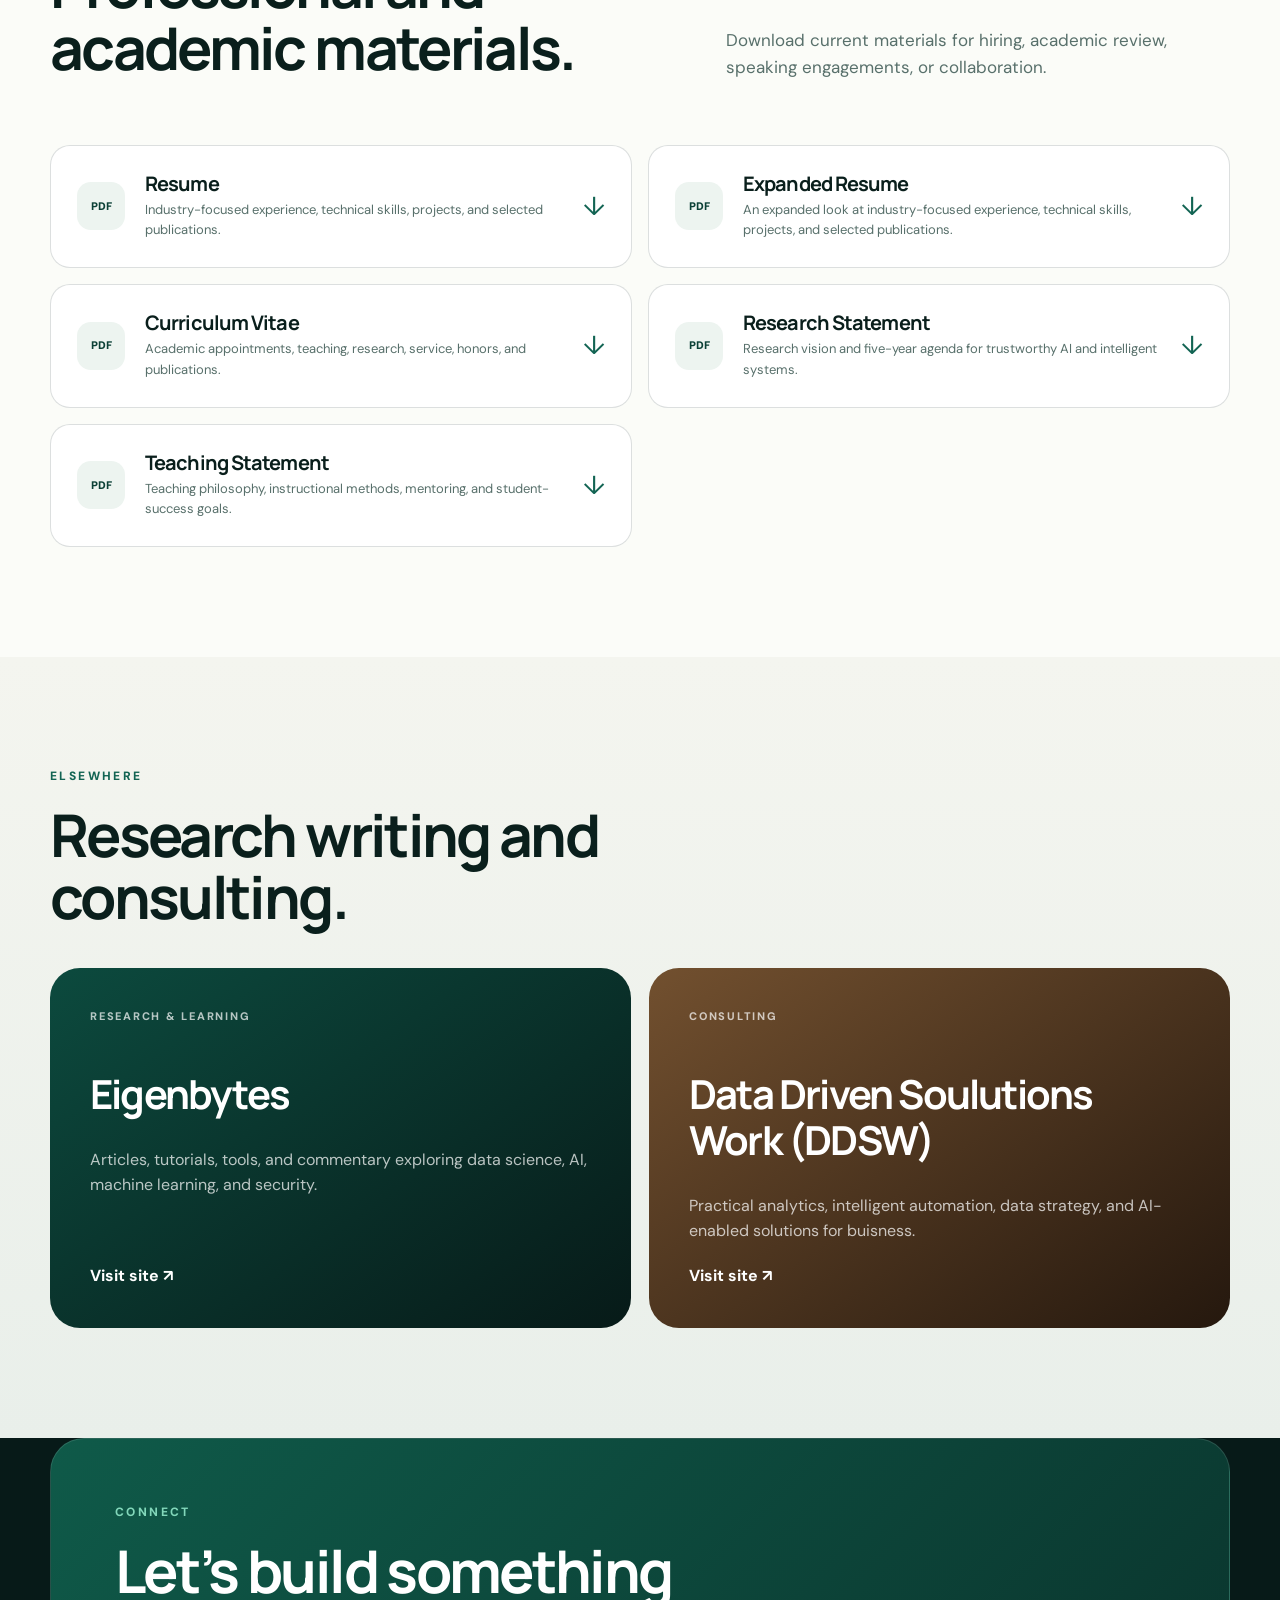
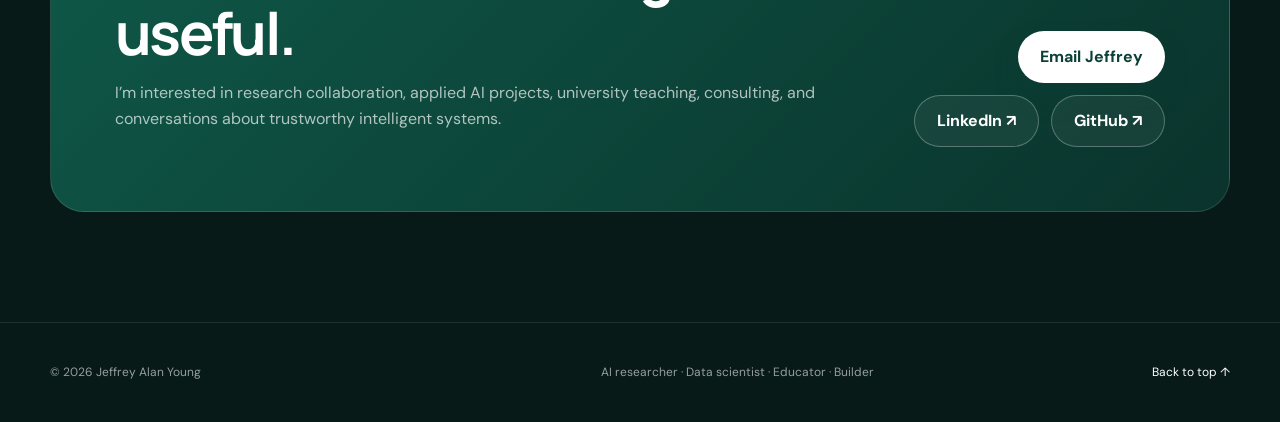
==== commit ec59b600: "Add files via upload" ====
--- a/home.html
+++ b/home.html
@@ -28,6 +28,20 @@
       .newsletter-nav { width: 100%; align-items: stretch; flex-direction: column; gap: .35rem; }
       .newsletter-nav select { width: 100%; max-width: none; }
     }
+    .twin-widget { position:fixed; right:24px; bottom:24px; z-index:1000; display:flex; flex-direction:column; align-items:flex-end; gap:14px; }
+    .twin-launcher { position:relative; width:72px; height:72px; padding:4px; border:1px solid rgba(255,255,255,.76); border-radius:50%; background:linear-gradient(145deg,var(--ember),var(--evergreen-2)); box-shadow:0 18px 44px rgba(4,31,26,.3); cursor:pointer; transition:transform .22s ease,box-shadow .22s ease; }
+    .twin-launcher:hover { transform:translateY(-3px) scale(1.025); box-shadow:0 22px 52px rgba(4,31,26,.38); }.twin-launcher:focus-visible { outline:3px solid var(--ember); outline-offset:4px; }
+    .twin-launcher img { width:100%; height:100%; display:block; border-radius:50%; object-fit:cover; }.twin-launcher::after { content:""; position:absolute; right:2px; bottom:3px; width:14px; height:14px; border:3px solid var(--evergreen); border-radius:50%; background:#55c98e; box-shadow:0 0 0 4px rgba(85,201,142,.17); }
+    .twin-launcher-label { position:absolute; right:84px; top:50%; transform:translateY(-50%); width:max-content; padding:9px 13px; border:1px solid rgba(255,255,255,.16); border-radius:12px; color:#fff; background:rgba(7,26,24,.94); box-shadow:0 12px 32px rgba(4,31,26,.25); font-size:.8rem; font-weight:700; pointer-events:none; }
+    .twin-panel { width:min(430px,calc(100vw - 32px)); height:min(690px,calc(100vh - 122px)); min-width:340px; min-height:460px; max-width:calc(100vw - 32px); max-height:calc(100vh - 32px); display:grid; grid-template-rows:auto 1fr; overflow:hidden; resize:both; border:1px solid rgba(80,209,180,.36); border-radius:26px; background:#fff; box-shadow:0 28px 90px rgba(4,31,26,.4); transform-origin:right bottom; }
+    .twin-panel[hidden] { display:none; }.twin-panel.is-opening { animation:twin-deploy .3s cubic-bezier(.2,.8,.2,1); }
+    .twin-header { display:grid; grid-template-columns:54px 1fr auto; align-items:center; gap:12px; padding:14px; color:#fff; background:linear-gradient(135deg,#071a18,var(--evergreen)); border-bottom:1px solid rgba(255,255,255,.12); }
+    .twin-avatar { width:54px; height:54px; border:2px solid rgba(226,145,75,.8); border-radius:50%; object-fit:cover; box-shadow:0 0 0 4px rgba(226,145,75,.11); }.twin-heading strong,.twin-heading span { display:block; }.twin-heading strong { font-family:"Manrope",sans-serif; font-size:.98rem; }.twin-heading span { margin-top:2px; color:rgba(255,255,255,.72); font-size:.76rem; line-height:1.35; }
+    .twin-tools { display:flex; gap:5px; }.twin-tool { width:38px; height:38px; border:1px solid rgba(255,255,255,.18); border-radius:50%; color:#fff; background:rgba(255,255,255,.06); font-size:1.15rem; cursor:pointer; }.twin-tool:hover { background:rgba(255,255,255,.14); }.twin-tool:focus-visible { outline:3px solid var(--ember); outline-offset:2px; }
+    .twin-frame-wrap { position:relative; min-height:0; background:#f4f5ef; }.twin-frame { width:100%; height:100%; display:block; border:0; background:#fff; }.twin-loading { position:absolute; inset:0; display:grid; place-items:center; padding:32px; color:var(--evergreen); text-align:center; font-weight:700; background:#f4f5ef; }.twin-loading[hidden] { display:none; }
+    @keyframes twin-deploy { from { opacity:0; transform:translateY(18px) scale(.94); } to { opacity:1; transform:none; } }
+    @media (max-width:680px) { .twin-widget { right:12px; bottom:12px; }.twin-launcher { width:64px; height:64px; }.twin-launcher-label { display:none; }.twin-panel { width:calc(100vw - 24px); min-width:0; height:min(720px,calc(100dvh - 96px)); max-width:calc(100vw - 24px); max-height:calc(100dvh - 24px); resize:vertical; border-radius:22px; } }
+    @media (prefers-reduced-motion:reduce) { .twin-panel.is-opening { animation:none; } }
   </style>
 </head>
 <body>
@@ -305,6 +319,25 @@
     </div>
   </footer>
 
+  <aside class="twin-widget" aria-label="Jeffrey Young digital twin">
+    <section class="twin-panel" id="twin-panel" aria-label="Ask Jeffrey's digital twin" hidden>
+      <div class="twin-header">
+        <img class="twin-avatar" src="assets/jeffrey-digital-twin-avatar.jpg" alt="Illustrated avatar of Jeffrey Young">
+        <div class="twin-heading"><strong>Jeffrey's Digital Twin</strong><span>Ask questions about my work, research, experience, or interests.</span></div>
+        <div class="twin-tools" aria-label="Digital twin window controls"><button class="twin-tool" id="twin-shrink" type="button" aria-label="Make digital twin smaller">−</button><button class="twin-tool" id="twin-grow" type="button" aria-label="Make digital twin larger">+</button><button class="twin-tool" id="twin-close" type="button" aria-label="Collapse digital twin">×</button></div>
+      </div>
+      <div class="twin-frame-wrap"><div class="twin-loading" id="twin-loading">Connecting you with Jeffrey's digital twin…</div><iframe class="twin-frame" id="twin-frame" title="Jeffrey Young digital twin conversation" data-src="https://digital-me-representation.replit.app" allow="clipboard-read; clipboard-write" referrerpolicy="strict-origin-when-cross-origin"></iframe></div>
+    </section>
+    <button class="twin-launcher" id="twin-launcher" type="button" aria-expanded="false" aria-controls="twin-panel"><img src="assets/jeffrey-digital-twin-avatar.jpg" alt=""><span class="twin-launcher-label">Ask my digital twin</span></button>
+  </aside>
+
   <script src="script.js"></script>
+  <script>
+    const twinLauncher=document.getElementById('twin-launcher'),twinPanel=document.getElementById('twin-panel'),twinClose=document.getElementById('twin-close'),twinFrame=document.getElementById('twin-frame'),twinLoading=document.getElementById('twin-loading'),twinGrow=document.getElementById('twin-grow'),twinShrink=document.getElementById('twin-shrink');
+    function openTwin(){twinPanel.hidden=false;twinPanel.classList.remove('is-opening');void twinPanel.offsetWidth;twinPanel.classList.add('is-opening');twinLauncher.setAttribute('aria-expanded','true');if(!twinFrame.src)twinFrame.src=twinFrame.dataset.src;twinClose.focus()}
+    function closeTwin(){twinPanel.hidden=true;twinPanel.classList.remove('is-opening');twinLauncher.setAttribute('aria-expanded','false');twinLauncher.focus()}
+    function resizeTwin(direction){const rect=twinPanel.getBoundingClientRect(),narrow=window.matchMedia('(max-width:680px)').matches,nextWidth=narrow?rect.width:Math.min(window.innerWidth-32,Math.max(340,rect.width+direction*100)),nextHeight=Math.min(window.innerHeight-32,Math.max(460,rect.height+direction*100));twinPanel.style.width=`${nextWidth}px`;twinPanel.style.height=`${nextHeight}px`}
+    twinLauncher.addEventListener('click',()=>twinPanel.hidden?openTwin():closeTwin());twinClose.addEventListener('click',closeTwin);twinGrow.addEventListener('click',()=>resizeTwin(1));twinShrink.addEventListener('click',()=>resizeTwin(-1));twinFrame.addEventListener('load',()=>{twinLoading.hidden=true});document.addEventListener('keydown',event=>{if(event.key==='Escape'&&!twinPanel.hidden)closeTwin()});
+  </script>
 </body>
 </html>
